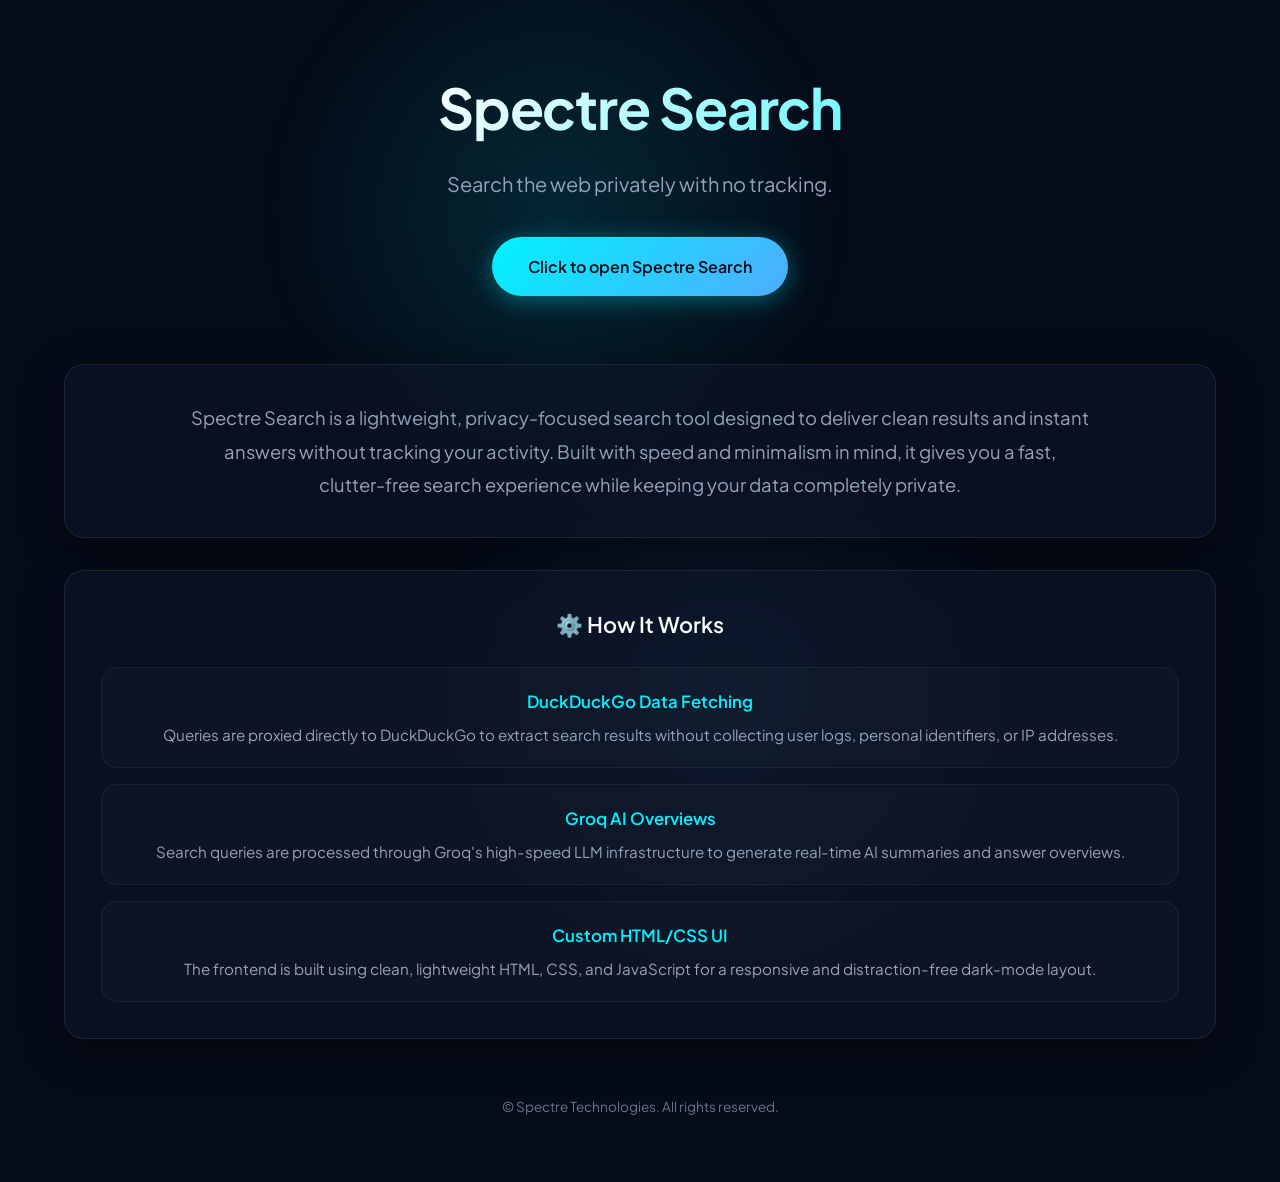
==== index.html @ ffde10a1 "Create index.html" ====
<!DOCTYPE html>
<html lang="en">
<head>
    <meta charset="UTF-8">
    <meta name="viewport" content="width=device-width, initial-scale=1.0">
    <title>Spectre Search - Private Web Search</title>
    <link rel="preconnect" href="https://fonts.googleapis.com">
    <link rel="preconnect" href="https://fonts.gstatic.com" crossorigin>
    <link href="https://fonts.googleapis.com/css2?family=Plus+Jakarta+Sans:wght@300;400;500;600;700&display=swap" rel="stylesheet">
    <style>
        :root {
            --bg-deep: #050b18;
            --accent-cyan: #00f2fe;
            --accent-blue: #4facfe;
            --glass-bg: rgba(15, 23, 42, 0.55);
            --glass-border: rgba(255, 255, 255, 0.08);
            --glass-glow: rgba(0, 242, 254, 0.12);
            --text-primary: #f8fafc;
            --text-secondary: #94a3b8;
        }

        * {
            box-sizing: border-box;
            margin: 0;
            padding: 0;
        }

        body {
            font-family: 'Plus Jakarta Sans', -apple-system, BlinkMacSystemFont, sans-serif;
            background-color: var(--bg-deep);
            color: var(--text-primary);
            line-height: 1.7;
            min-height: 100vh;
            display: flex;
            flex-direction: column;
            justify-content: space-between;
            position: relative;
            overflow-x: hidden;
        }

        /* Ambient Glow Background Spheres */
        .glow-sphere-1 {
            position: fixed;
            top: -10%;
            left: 20%;
            width: 50vw;
            height: 50vw;
            max-width: 600px;
            max-height: 600px;
            background: radial-gradient(circle, rgba(0, 242, 254, 0.12) 0%, rgba(0,0,0,0) 70%);
            border-radius: 50%;
            pointer-events: none;
            z-index: 0;
        }

        .glow-sphere-2 {
            position: fixed;
            bottom: -10%;
            right: 20%;
            width: 50vw;
            height: 50vw;
            max-width: 600px;
            max-height: 600px;
            background: radial-gradient(circle, rgba(79, 172, 254, 0.1) 0%, rgba(0,0,0,0) 70%);
            border-radius: 50%;
            pointer-events: none;
            z-index: 0;
        }

        /* Full Width Wrapper */
        .page-wrapper {
            position: relative;
            z-index: 1;
            width: 100%;
            max-width: 1200px;
            margin: 0 auto;
            padding: 40px 24px;
            flex: 1;
            display: flex;
            flex-direction: column;
        }

        header {
            text-align: center;
            margin-bottom: 48px;
            padding: 20px 0;
        }

        h1 {
            font-size: clamp(2.2rem, 5vw, 3.5rem);
            font-weight: 700;
            letter-spacing: -0.02em;
            background: linear-gradient(135deg, #ffffff 30%, var(--accent-cyan) 100%);
            -webkit-background-clip: text;
            -webkit-text-fill-color: transparent;
            margin-bottom: 12px;
        }

        .tagline {
            font-size: clamp(1rem, 2vw, 1.25rem);
            color: var(--text-secondary);
            font-weight: 400;
            margin-bottom: 36px;
        }

        /* Glass Glowing Button */
        .btn-glow {
            display: inline-flex;
            align-items: center;
            justify-content: center;
            padding: 16px 36px;
            font-size: 1rem;
            font-weight: 600;
            color: #050b18;
            background: linear-gradient(135deg, var(--accent-cyan), var(--accent-blue));
            border-radius: 50px;
            text-decoration: none;
            transition: all 0.3s cubic-bezier(0.4, 0, 0.2, 1);
            box-shadow: 0 4px 25px rgba(0, 242, 254, 0.35);
        }

        .btn-glow:hover {
            transform: translateY(-2px);
            box-shadow: 0 8px 35px rgba(0, 242, 254, 0.55);
            filter: brightness(1.1);
        }

        /* Full-width Glass Panel for Content */
        .glass-panel {
            background: var(--glass-bg);
            backdrop-filter: blur(16px);
            -webkit-backdrop-filter: blur(16px);
            border: 1px solid var(--glass-border);
            border-radius: 20px;
            padding: 36px;
            margin-bottom: 32px;
            box-shadow: 0 10px 40px rgba(0, 0, 0, 0.4);
            transition: border-color 0.3s ease, box-shadow 0.3s ease;
        }

        .glass-panel:hover {
            border-color: rgba(0, 242, 254, 0.2);
            box-shadow: 0 12px 45px rgba(0, 0, 0, 0.5), 0 0 25px var(--glass-glow);
        }

        .description {
            font-size: clamp(1rem, 1.5vw, 1.15rem);
            color: var(--text-secondary);
            line-height: 1.8;
            text-align: center;
            max-width: 900px;
            margin: 0 auto;
        }

        h2 {
            font-size: 1.35rem;
            font-weight: 600;
            color: var(--text-primary);
            margin-bottom: 24px;
            display: flex;
            align-items: center;
            justify-content: center;
            gap: 10px;
            text-align: center;
        }

        /* Vertical Stack Layout */
        .features-list-vertical {
            display: flex;
            flex-direction: column;
            gap: 16px;
        }

        .feature-card {
            background: rgba(255, 255, 255, 0.02);
            border: 1px solid rgba(255, 255, 255, 0.05);
            padding: 20px 24px;
            border-radius: 16px;
            transition: all 0.3s ease;
            display: flex;
            flex-direction: column;
            align-items: center;
            text-align: center;
            gap: 6px;
        }

        .feature-card:hover {
            background: rgba(255, 255, 255, 0.04);
            border-color: rgba(0, 242, 254, 0.2);
            transform: translateY(-2px);
        }

        .feature-card strong {
            color: var(--accent-cyan);
            font-weight: 600;
            font-size: 1.05rem;
            text-align: center;
        }

        .feature-card span {
            color: var(--text-secondary);
            font-size: 0.95rem;
            line-height: 1.6;
        }

        footer {
            text-align: center;
            padding: 24px 0;
            font-size: 0.85rem;
            color: var(--text-secondary);
            opacity: 0.7;
            position: relative;
            z-index: 1;
        }

        /* Mobile & Tablet Adjustments */
        @media (max-width: 768px) {
            .page-wrapper {
                padding: 24px 16px;
            }

            .glass-panel {
                padding: 24px;
                border-radius: 16px;
            }

            header {
                margin-bottom: 32px;
            }
        }
    </style>
</head>
<body>

    <div class="glow-sphere-1"></div>
    <div class="glow-sphere-2"></div>

    <div class="page-wrapper">
        <header>
            <h1>Spectre Search</h1>
            <p class="tagline">Search the web privately with no tracking.</p>
            <a href="https://spectre-search.onrender.com" target="_blank" rel="noopener noreferrer" class="btn-glow">
                Click to open Spectre Search
            </a>
        </header>

        <section class="glass-panel">
            <p class="description">
                Spectre Search is a lightweight, privacy-focused search tool designed to deliver clean results and instant answers without tracking your activity. Built with speed and minimalism in mind, it gives you a fast, clutter-free search experience while keeping your data completely private.
            </p>
        </section>

        <section class="glass-panel">
            <h2>⚙️ How It Works</h2>
            <div class="features-list-vertical">
                <div class="feature-card">
                    <strong>DuckDuckGo Data Fetching</strong>
                    <span>Queries are proxied directly to DuckDuckGo to extract search results without collecting user logs, personal identifiers, or IP addresses.</span>
                </div>
                <div class="feature-card">
                    <strong>Groq AI Overviews</strong>
                    <span>Search queries are processed through Groq's high-speed LLM infrastructure to generate real-time AI summaries and answer overviews.</span>
                </div>
                <div class="feature-card">
                    <strong>Custom HTML/CSS UI</strong>
                    <span>The frontend is built using clean, lightweight HTML, CSS, and JavaScript for a responsive and distraction-free dark-mode layout.</span>
                </div>
            </div>
        </section>

        <footer>
            <p>© Spectre Technologies. All rights reserved.</p>
        </footer>
    </div>

</body>
</html>
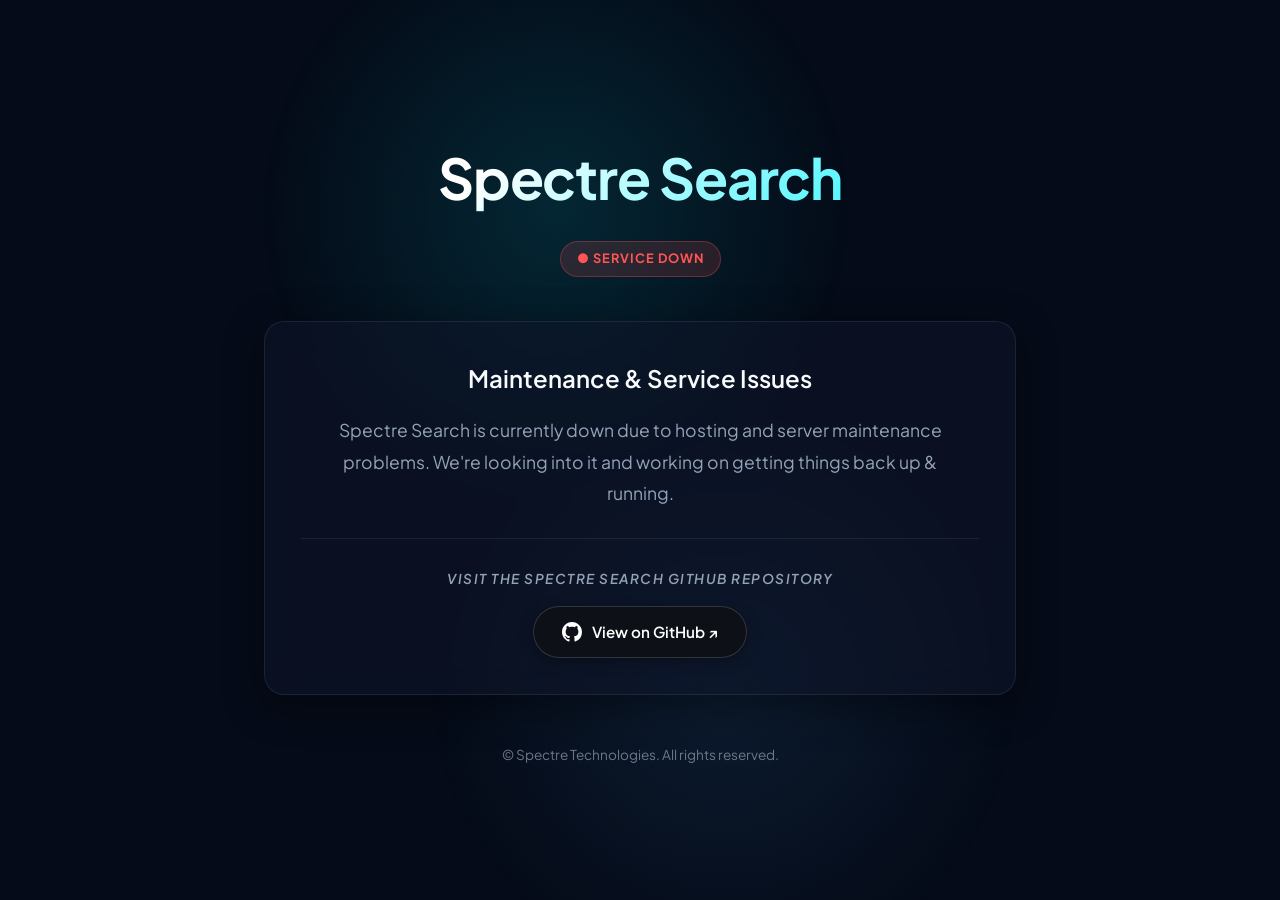
==== commit b98da376: "Add service down notice." ====
--- a/index.html
+++ b/index.html
@@ -1,277 +1,265 @@
-<!DOCTYPE html>
-<html lang="en">
-<head>
-    <meta charset="UTF-8">
-    <meta name="viewport" content="width=device-width, initial-scale=1.0">
-    <title>Spectre Search - Private Web Search</title>
-    <link rel="preconnect" href="https://fonts.googleapis.com">
-    <link rel="preconnect" href="https://fonts.gstatic.com" crossorigin>
-    <link href="https://fonts.googleapis.com/css2?family=Plus+Jakarta+Sans:wght@300;400;500;600;700&display=swap" rel="stylesheet">
-    <style>
-        :root {
-            --bg-deep: #050b18;
-            --accent-cyan: #00f2fe;
-            --accent-blue: #4facfe;
-            --glass-bg: rgba(15, 23, 42, 0.55);
-            --glass-border: rgba(255, 255, 255, 0.08);
-            --glass-glow: rgba(0, 242, 254, 0.12);
-            --text-primary: #f8fafc;
-            --text-secondary: #94a3b8;
-        }
-
-        * {
-            box-sizing: border-box;
-            margin: 0;
-            padding: 0;
-        }
-
-        body {
-            font-family: 'Plus Jakarta Sans', -apple-system, BlinkMacSystemFont, sans-serif;
-            background-color: var(--bg-deep);
-            color: var(--text-primary);
-            line-height: 1.7;
-            min-height: 100vh;
-            display: flex;
-            flex-direction: column;
-            justify-content: space-between;
-            position: relative;
-            overflow-x: hidden;
-        }
-
-        /* Ambient Glow Background Spheres */
-        .glow-sphere-1 {
-            position: fixed;
-            top: -10%;
-            left: 20%;
-            width: 50vw;
-            height: 50vw;
-            max-width: 600px;
-            max-height: 600px;
-            background: radial-gradient(circle, rgba(0, 242, 254, 0.12) 0%, rgba(0,0,0,0) 70%);
-            border-radius: 50%;
-            pointer-events: none;
-            z-index: 0;
-        }
-
-        .glow-sphere-2 {
-            position: fixed;
-            bottom: -10%;
-            right: 20%;
-            width: 50vw;
-            height: 50vw;
-            max-width: 600px;
-            max-height: 600px;
-            background: radial-gradient(circle, rgba(79, 172, 254, 0.1) 0%, rgba(0,0,0,0) 70%);
-            border-radius: 50%;
-            pointer-events: none;
-            z-index: 0;
-        }
-
-        /* Full Width Wrapper */
-        .page-wrapper {
-            position: relative;
-            z-index: 1;
-            width: 100%;
-            max-width: 1200px;
-            margin: 0 auto;
-            padding: 40px 24px;
-            flex: 1;
-            display: flex;
-            flex-direction: column;
-        }
-
-        header {
-            text-align: center;
-            margin-bottom: 48px;
-            padding: 20px 0;
-        }
-
-        h1 {
-            font-size: clamp(2.2rem, 5vw, 3.5rem);
-            font-weight: 700;
-            letter-spacing: -0.02em;
-            background: linear-gradient(135deg, #ffffff 30%, var(--accent-cyan) 100%);
-            -webkit-background-clip: text;
-            -webkit-text-fill-color: transparent;
-            margin-bottom: 12px;
-        }
-
-        .tagline {
-            font-size: clamp(1rem, 2vw, 1.25rem);
-            color: var(--text-secondary);
-            font-weight: 400;
-            margin-bottom: 36px;
-        }
-
-        /* Glass Glowing Button */
-        .btn-glow {
-            display: inline-flex;
-            align-items: center;
-            justify-content: center;
-            padding: 16px 36px;
-            font-size: 1rem;
-            font-weight: 600;
-            color: #050b18;
-            background: linear-gradient(135deg, var(--accent-cyan), var(--accent-blue));
-            border-radius: 50px;
-            text-decoration: none;
-            transition: all 0.3s cubic-bezier(0.4, 0, 0.2, 1);
-            box-shadow: 0 4px 25px rgba(0, 242, 254, 0.35);
-        }
-
-        .btn-glow:hover {
-            transform: translateY(-2px);
-            box-shadow: 0 8px 35px rgba(0, 242, 254, 0.55);
-            filter: brightness(1.1);
-        }
-
-        /* Full-width Glass Panel for Content */
-        .glass-panel {
-            background: var(--glass-bg);
-            backdrop-filter: blur(16px);
-            -webkit-backdrop-filter: blur(16px);
-            border: 1px solid var(--glass-border);
-            border-radius: 20px;
-            padding: 36px;
-            margin-bottom: 32px;
-            box-shadow: 0 10px 40px rgba(0, 0, 0, 0.4);
-            transition: border-color 0.3s ease, box-shadow 0.3s ease;
-        }
-
-        .glass-panel:hover {
-            border-color: rgba(0, 242, 254, 0.2);
-            box-shadow: 0 12px 45px rgba(0, 0, 0, 0.5), 0 0 25px var(--glass-glow);
-        }
-
-        .description {
-            font-size: clamp(1rem, 1.5vw, 1.15rem);
-            color: var(--text-secondary);
-            line-height: 1.8;
-            text-align: center;
-            max-width: 900px;
-            margin: 0 auto;
-        }
-
-        h2 {
-            font-size: 1.35rem;
-            font-weight: 600;
-            color: var(--text-primary);
-            margin-bottom: 24px;
-            display: flex;
-            align-items: center;
-            justify-content: center;
-            gap: 10px;
-            text-align: center;
-        }
-
-        /* Vertical Stack Layout */
-        .features-list-vertical {
-            display: flex;
-            flex-direction: column;
-            gap: 16px;
-        }
-
-        .feature-card {
-            background: rgba(255, 255, 255, 0.02);
-            border: 1px solid rgba(255, 255, 255, 0.05);
-            padding: 20px 24px;
-            border-radius: 16px;
-            transition: all 0.3s ease;
-            display: flex;
-            flex-direction: column;
-            align-items: center;
-            text-align: center;
-            gap: 6px;
-        }
-
-        .feature-card:hover {
-            background: rgba(255, 255, 255, 0.04);
-            border-color: rgba(0, 242, 254, 0.2);
-            transform: translateY(-2px);
-        }
-
-        .feature-card strong {
-            color: var(--accent-cyan);
-            font-weight: 600;
-            font-size: 1.05rem;
-            text-align: center;
-        }
-
-        .feature-card span {
-            color: var(--text-secondary);
-            font-size: 0.95rem;
-            line-height: 1.6;
-        }
-
-        footer {
-            text-align: center;
-            padding: 24px 0;
-            font-size: 0.85rem;
-            color: var(--text-secondary);
-            opacity: 0.7;
-            position: relative;
-            z-index: 1;
-        }
-
-        /* Mobile & Tablet Adjustments */
-        @media (max-width: 768px) {
-            .page-wrapper {
-                padding: 24px 16px;
-            }
-
-            .glass-panel {
-                padding: 24px;
-                border-radius: 16px;
-            }
-
-            header {
-                margin-bottom: 32px;
-            }
-        }
-    </style>
-</head>
-<body>
-
-    <div class="glow-sphere-1"></div>
-    <div class="glow-sphere-2"></div>
-
-    <div class="page-wrapper">
-        <header>
-            <h1>Spectre Search</h1>
-            <p class="tagline">Search the web privately with no tracking.</p>
-            <a href="https://spectre-search.onrender.com" target="_blank" rel="noopener noreferrer" class="btn-glow">
-                Click to open Spectre Search
-            </a>
-        </header>
-
-        <section class="glass-panel">
-            <p class="description">
-                Spectre Search is a lightweight, privacy-focused search tool designed to deliver clean results and instant answers without tracking your activity. Built with speed and minimalism in mind, it gives you a fast, clutter-free search experience while keeping your data completely private.
-            </p>
-        </section>
-
-        <section class="glass-panel">
-            <h2>⚙️ How It Works</h2>
-            <div class="features-list-vertical">
-                <div class="feature-card">
-                    <strong>DuckDuckGo Data Fetching</strong>
-                    <span>Queries are proxied directly to DuckDuckGo to extract search results without collecting user logs, personal identifiers, or IP addresses.</span>
-                </div>
-                <div class="feature-card">
-                    <strong>Groq AI Overviews</strong>
-                    <span>Search queries are processed through Groq's high-speed LLM infrastructure to generate real-time AI summaries and answer overviews.</span>
-                </div>
-                <div class="feature-card">
-                    <strong>Custom HTML/CSS UI</strong>
-                    <span>The frontend is built using clean, lightweight HTML, CSS, and JavaScript for a responsive and distraction-free dark-mode layout.</span>
-                </div>
-            </div>
-        </section>
-
-        <footer>
-            <p>© Spectre Technologies. All rights reserved.</p>
-        </footer>
-    </div>
-
-</body>
-</html>
+<!DOCTYPE html>
+<html lang="en">
+<head>
+    <meta charset="UTF-8">
+    <meta name="viewport" content="width=device-width, initial-scale=1.0">
+    <title>Spectre Search - Service Notice</title>
+    <link rel="preconnect" href="https://fonts.googleapis.com">
+    <link rel="preconnect" href="https://fonts.gstatic.com" crossorigin>
+    <link href="https://fonts.googleapis.com/css2?family=Plus+Jakarta+Sans:wght@300;400;500;600;700&display=swap" rel="stylesheet">
+    <style>
+        :root {
+            --bg-deep: #050b18;
+            --accent-cyan: #00f2fe;
+            --accent-blue: #4facfe;
+            --glass-bg: rgba(15, 23, 42, 0.55);
+            --glass-border: rgba(255, 255, 255, 0.08);
+            --glass-glow: rgba(0, 242, 254, 0.12);
+            --text-primary: #f8fafc;
+            --text-secondary: #94a3b8;
+            --status-red: #ff5555;
+            --status-red-bg: rgba(255, 85, 85, 0.15);
+            --status-red-border: rgba(255, 85, 85, 0.3);
+            --btn-github-bg: #0d1117;
+            --btn-github-border: rgba(255, 255, 255, 0.15);
+        }
+
+        * {
+            box-sizing: border-box;
+            margin: 0;
+            padding: 0;
+        }
+
+        body {
+            font-family: 'Plus Jakarta Sans', -apple-system, BlinkMacSystemFont, sans-serif;
+            background-color: var(--bg-deep);
+            color: var(--text-primary);
+            line-height: 1.7;
+            min-height: 100vh;
+            display: flex;
+            flex-direction: column;
+            justify-content: space-between;
+            position: relative;
+            overflow-x: hidden;
+        }
+
+        /* Ambient Glow Background Spheres */
+        .glow-sphere-1 {
+            position: fixed;
+            top: -10%;
+            left: 20%;
+            width: 50vw;
+            height: 50vw;
+            max-width: 600px;
+            max-height: 600px;
+            background: radial-gradient(circle, rgba(0, 242, 254, 0.12) 0%, rgba(0,0,0,0) 70%);
+            border-radius: 50%;
+            pointer-events: none;
+            z-index: 0;
+        }
+
+        .glow-sphere-2 {
+            position: fixed;
+            bottom: -10%;
+            right: 20%;
+            width: 50vw;
+            height: 50vw;
+            max-width: 600px;
+            max-height: 600px;
+            background: radial-gradient(circle, rgba(79, 172, 254, 0.1) 0%, rgba(0,0,0,0) 70%);
+            border-radius: 50%;
+            pointer-events: none;
+            z-index: 0;
+        }
+
+        /* Full Width Wrapper */
+        .page-wrapper {
+            position: relative;
+            z-index: 1;
+            width: 100%;
+            max-width: 800px;
+            margin: 0 auto;
+            padding: 40px 24px;
+            flex: 1;
+            display: flex;
+            flex-direction: column;
+            justify-content: center;
+        }
+
+        header {
+            text-align: center;
+            margin-bottom: 32px;
+            padding: 20px 0 0;
+        }
+
+        h1 {
+            font-size: clamp(2.2rem, 5vw, 3.5rem);
+            font-weight: 700;
+            letter-spacing: -0.02em;
+            background: linear-gradient(135deg, #ffffff 30%, var(--accent-cyan) 100%);
+            -webkit-background-clip: text;
+            -webkit-text-fill-color: transparent;
+            margin-bottom: 16px;
+        }
+
+        .status-badge {
+            display: inline-block;
+            background-color: var(--status-red-bg);
+            color: var(--status-red);
+            border: 1px solid var(--status-red-border);
+            font-size: 0.8rem;
+            font-weight: 700;
+            text-transform: uppercase;
+            letter-spacing: 1px;
+            padding: 6px 16px;
+            border-radius: 50px;
+            margin-bottom: 12px;
+        }
+
+        /* Full-width Glass Panel for Content */
+        .glass-panel {
+            background: var(--glass-bg);
+            backdrop-filter: blur(16px);
+            -webkit-backdrop-filter: blur(16px);
+            border: 1px solid var(--glass-border);
+            border-radius: 20px;
+            padding: 36px;
+            margin-bottom: 24px;
+            box-shadow: 0 10px 40px rgba(0, 0, 0, 0.4);
+            transition: border-color 0.3s ease, box-shadow 0.3s ease;
+            text-align: center;
+        }
+
+        .glass-panel:hover {
+            border-color: rgba(0, 242, 254, 0.2);
+            box-shadow: 0 12px 45px rgba(0, 0, 0, 0.5), 0 0 25px var(--glass-glow);
+        }
+
+        h2.notice-title {
+            font-size: 1.5rem;
+            font-weight: 600;
+            color: var(--text-primary);
+            margin-bottom: 16px;
+        }
+
+        .description {
+            font-size: clamp(1rem, 1.5vw, 1.1rem);
+            color: var(--text-secondary);
+            line-height: 1.8;
+            max-width: 650px;
+            margin: 0 auto 24px;
+        }
+
+        .divider {
+            height: 1px;
+            background: var(--glass-border);
+            margin: 28px 0;
+        }
+
+        .repo-section h3 {
+            font-size: 0.85rem;
+            text-transform: uppercase;
+            letter-spacing: 1.5px;
+            color: var(--text-secondary);
+            margin-bottom: 16px;
+            font-weight: 600;
+            font-style: italic;
+        }
+
+        /* Black GitHub Button */
+        .btn-github {
+            display: inline-flex;
+            align-items: center;
+            justify-content: center;
+            gap: 10px;
+            padding: 12px 28px;
+            font-size: 0.95rem;
+            font-weight: 600;
+            color: #ffffff;
+            background-color: var(--btn-github-bg);
+            border: 1px solid var(--btn-github-border);
+            border-radius: 50px;
+            text-decoration: none;
+            transition: all 0.3s ease;
+            box-shadow: 0 4px 15px rgba(0, 0, 0, 0.3);
+        }
+
+        .btn-github svg {
+            width: 20px;
+            height: 20px;
+            fill: currentColor;
+        }
+
+        .btn-github:hover {
+            background-color: #161b22;
+            border-color: rgba(255, 255, 255, 0.3);
+            transform: translateY(-2px);
+            box-shadow: 0 6px 20px rgba(0, 0, 0, 0.5);
+        }
+
+        footer {
+            text-align: center;
+            padding: 24px 0;
+            font-size: 0.85rem;
+            color: var(--text-secondary);
+            opacity: 0.7;
+            position: relative;
+            z-index: 1;
+        }
+
+        /* Mobile & Tablet Adjustments */
+        @media (max-width: 768px) {
+            .page-wrapper {
+                padding: 24px 16px;
+            }
+
+            .glass-panel {
+                padding: 24px;
+                border-radius: 16px;
+            }
+
+            header {
+                margin-bottom: 24px;
+            }
+        }
+    </style>
+</head>
+<body>
+
+    <div class="glow-sphere-1"></div>
+    <div class="glow-sphere-2"></div>
+
+    <div class="page-wrapper">
+        <header>
+            <h1>Spectre Search</h1>
+            <div>
+                <span class="status-badge">● Service Down</span>
+            </div>
+        </header>
+
+        <section class="glass-panel">
+            <h2 class="notice-title">Maintenance & Service Issues</h2>
+            <p class="description">
+                Spectre Search is currently down due to hosting and server maintenance problems. We're looking into it and working on getting things back up & running.
+            </p>
+
+            <div class="divider"></div>
+
+            <div class="repo-section">
+                <h3>Visit the Spectre Search GitHub Repository</h3>
+                <a href="https://github.com/WavierPigeon261/spectre-search" target="_blank" rel="noopener noreferrer" class="btn-github">
+                    <svg viewBox="0 0 24 24" aria-hidden="true">
+                        <path d="M12 0C5.37 0 0 5.37 0 12c0 5.31 3.435 9.795 8.205 11.385.6.105.825-.255.825-.57 0-.285-.015-1.23-.015-2.235-3.015.555-3.795-.735-4.035-1.41-.135-.345-.72-1.41-1.23-1.695-.42-.225-1.02-.78-.015-.795.945-.015 1.62.87 1.845 1.23 1.08 1.815 2.805 1.305 3.495.99.105-.78.42-1.305.765-1.605-2.67-.3-5.46-1.335-5.46-5.925 0-1.305.465-2.385 1.23-3.225-.12-.3-.54-1.53.12-3.18 0 0 1.005-.315 3.3 1.23.96-.27 1.98-.405 3-.405s2.04.135 3 .405c2.295-1.56 3.3-1.23 3.3-1.23.66 1.65.24 2.88.12 3.18.765.84 1.23 1.905 1.23 3.225 0 4.605-2.805 5.625-5.475 5.925.435.375.81 1.095.81 2.22 0 1.605-.015 2.895-.015 3.3 0 .315.225.69.825.57A12.02 12.02 0 0024 12c0-6.63-5.37-12-12-12z"></path>
+                    </svg>
+                    <span>View on GitHub ↗</span>
+                </a>
+            </div>
+        </section>
+
+        <footer>
+            <p>© Spectre Technologies. All rights reserved.</p>
+        </footer>
+    </div>
+
+</body>
+</html>
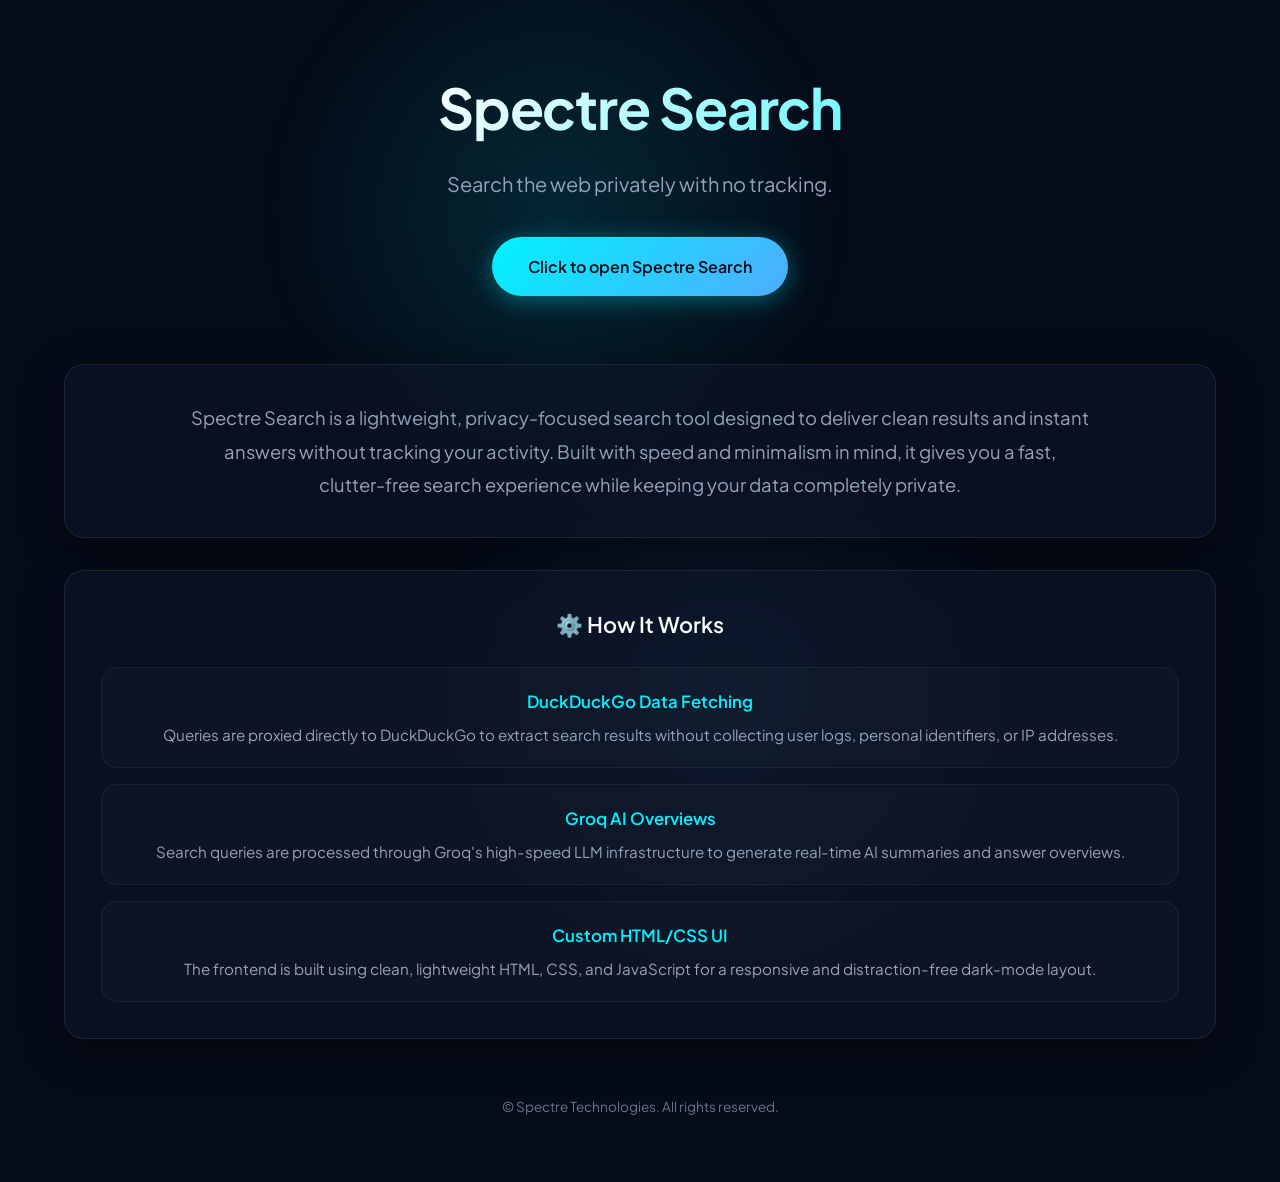
==== commit 65aa7e02: "Change service notice" ====
--- a/index.html
+++ b/index.html
@@ -1,265 +1,278 @@
-<!DOCTYPE html>
-<html lang="en">
-<head>
-    <meta charset="UTF-8">
-    <meta name="viewport" content="width=device-width, initial-scale=1.0">
-    <title>Spectre Search - Service Notice</title>
-    <link rel="preconnect" href="https://fonts.googleapis.com">
-    <link rel="preconnect" href="https://fonts.gstatic.com" crossorigin>
-    <link href="https://fonts.googleapis.com/css2?family=Plus+Jakarta+Sans:wght@300;400;500;600;700&display=swap" rel="stylesheet">
-    <style>
-        :root {
-            --bg-deep: #050b18;
-            --accent-cyan: #00f2fe;
-            --accent-blue: #4facfe;
-            --glass-bg: rgba(15, 23, 42, 0.55);
-            --glass-border: rgba(255, 255, 255, 0.08);
-            --glass-glow: rgba(0, 242, 254, 0.12);
-            --text-primary: #f8fafc;
-            --text-secondary: #94a3b8;
-            --status-red: #ff5555;
-            --status-red-bg: rgba(255, 85, 85, 0.15);
-            --status-red-border: rgba(255, 85, 85, 0.3);
-            --btn-github-bg: #0d1117;
-            --btn-github-border: rgba(255, 255, 255, 0.15);
-        }
-
-        * {
-            box-sizing: border-box;
-            margin: 0;
-            padding: 0;
-        }
-
-        body {
-            font-family: 'Plus Jakarta Sans', -apple-system, BlinkMacSystemFont, sans-serif;
-            background-color: var(--bg-deep);
-            color: var(--text-primary);
-            line-height: 1.7;
-            min-height: 100vh;
-            display: flex;
-            flex-direction: column;
-            justify-content: space-between;
-            position: relative;
-            overflow-x: hidden;
-        }
-
-        /* Ambient Glow Background Spheres */
-        .glow-sphere-1 {
-            position: fixed;
-            top: -10%;
-            left: 20%;
-            width: 50vw;
-            height: 50vw;
-            max-width: 600px;
-            max-height: 600px;
-            background: radial-gradient(circle, rgba(0, 242, 254, 0.12) 0%, rgba(0,0,0,0) 70%);
-            border-radius: 50%;
-            pointer-events: none;
-            z-index: 0;
-        }
-
-        .glow-sphere-2 {
-            position: fixed;
-            bottom: -10%;
-            right: 20%;
-            width: 50vw;
-            height: 50vw;
-            max-width: 600px;
-            max-height: 600px;
-            background: radial-gradient(circle, rgba(79, 172, 254, 0.1) 0%, rgba(0,0,0,0) 70%);
-            border-radius: 50%;
-            pointer-events: none;
-            z-index: 0;
-        }
-
-        /* Full Width Wrapper */
-        .page-wrapper {
-            position: relative;
-            z-index: 1;
-            width: 100%;
-            max-width: 800px;
-            margin: 0 auto;
-            padding: 40px 24px;
-            flex: 1;
-            display: flex;
-            flex-direction: column;
-            justify-content: center;
-        }
-
-        header {
-            text-align: center;
-            margin-bottom: 32px;
-            padding: 20px 0 0;
-        }
-
-        h1 {
-            font-size: clamp(2.2rem, 5vw, 3.5rem);
-            font-weight: 700;
-            letter-spacing: -0.02em;
-            background: linear-gradient(135deg, #ffffff 30%, var(--accent-cyan) 100%);
-            -webkit-background-clip: text;
-            -webkit-text-fill-color: transparent;
-            margin-bottom: 16px;
-        }
-
-        .status-badge {
-            display: inline-block;
-            background-color: var(--status-red-bg);
-            color: var(--status-red);
-            border: 1px solid var(--status-red-border);
-            font-size: 0.8rem;
-            font-weight: 700;
-            text-transform: uppercase;
-            letter-spacing: 1px;
-            padding: 6px 16px;
-            border-radius: 50px;
-            margin-bottom: 12px;
-        }
-
-        /* Full-width Glass Panel for Content */
-        .glass-panel {
-            background: var(--glass-bg);
-            backdrop-filter: blur(16px);
-            -webkit-backdrop-filter: blur(16px);
-            border: 1px solid var(--glass-border);
-            border-radius: 20px;
-            padding: 36px;
-            margin-bottom: 24px;
-            box-shadow: 0 10px 40px rgba(0, 0, 0, 0.4);
-            transition: border-color 0.3s ease, box-shadow 0.3s ease;
-            text-align: center;
-        }
-
-        .glass-panel:hover {
-            border-color: rgba(0, 242, 254, 0.2);
-            box-shadow: 0 12px 45px rgba(0, 0, 0, 0.5), 0 0 25px var(--glass-glow);
-        }
-
-        h2.notice-title {
-            font-size: 1.5rem;
-            font-weight: 600;
-            color: var(--text-primary);
-            margin-bottom: 16px;
-        }
-
-        .description {
-            font-size: clamp(1rem, 1.5vw, 1.1rem);
-            color: var(--text-secondary);
-            line-height: 1.8;
-            max-width: 650px;
-            margin: 0 auto 24px;
-        }
-
-        .divider {
-            height: 1px;
-            background: var(--glass-border);
-            margin: 28px 0;
-        }
-
-        .repo-section h3 {
-            font-size: 0.85rem;
-            text-transform: uppercase;
-            letter-spacing: 1.5px;
-            color: var(--text-secondary);
-            margin-bottom: 16px;
-            font-weight: 600;
-            font-style: italic;
-        }
-
-        /* Black GitHub Button */
-        .btn-github {
-            display: inline-flex;
-            align-items: center;
-            justify-content: center;
-            gap: 10px;
-            padding: 12px 28px;
-            font-size: 0.95rem;
-            font-weight: 600;
-            color: #ffffff;
-            background-color: var(--btn-github-bg);
-            border: 1px solid var(--btn-github-border);
-            border-radius: 50px;
-            text-decoration: none;
-            transition: all 0.3s ease;
-            box-shadow: 0 4px 15px rgba(0, 0, 0, 0.3);
-        }
-
-        .btn-github svg {
-            width: 20px;
-            height: 20px;
-            fill: currentColor;
-        }
-
-        .btn-github:hover {
-            background-color: #161b22;
-            border-color: rgba(255, 255, 255, 0.3);
-            transform: translateY(-2px);
-            box-shadow: 0 6px 20px rgba(0, 0, 0, 0.5);
-        }
-
-        footer {
-            text-align: center;
-            padding: 24px 0;
-            font-size: 0.85rem;
-            color: var(--text-secondary);
-            opacity: 0.7;
-            position: relative;
-            z-index: 1;
-        }
-
-        /* Mobile & Tablet Adjustments */
-        @media (max-width: 768px) {
-            .page-wrapper {
-                padding: 24px 16px;
-            }
-
-            .glass-panel {
-                padding: 24px;
-                border-radius: 16px;
-            }
-
-            header {
-                margin-bottom: 24px;
-            }
-        }
-    </style>
-</head>
-<body>
-
-    <div class="glow-sphere-1"></div>
-    <div class="glow-sphere-2"></div>
-
-    <div class="page-wrapper">
-        <header>
-            <h1>Spectre Search</h1>
-            <div>
-                <span class="status-badge">● Service Down</span>
-            </div>
-        </header>
-
-        <section class="glass-panel">
-            <h2 class="notice-title">Maintenance & Service Issues</h2>
-            <p class="description">
-                Spectre Search is currently down due to hosting and server maintenance problems. We're looking into it and working on getting things back up & running.
-            </p>
-
-            <div class="divider"></div>
-
-            <div class="repo-section">
-                <h3>Visit the Spectre Search GitHub Repository</h3>
-                <a href="https://github.com/WavierPigeon261/spectre-search" target="_blank" rel="noopener noreferrer" class="btn-github">
-                    <svg viewBox="0 0 24 24" aria-hidden="true">
-                        <path d="M12 0C5.37 0 0 5.37 0 12c0 5.31 3.435 9.795 8.205 11.385.6.105.825-.255.825-.57 0-.285-.015-1.23-.015-2.235-3.015.555-3.795-.735-4.035-1.41-.135-.345-.72-1.41-1.23-1.695-.42-.225-1.02-.78-.015-.795.945-.015 1.62.87 1.845 1.23 1.08 1.815 2.805 1.305 3.495.99.105-.78.42-1.305.765-1.605-2.67-.3-5.46-1.335-5.46-5.925 0-1.305.465-2.385 1.23-3.225-.12-.3-.54-1.53.12-3.18 0 0 1.005-.315 3.3 1.23.96-.27 1.98-.405 3-.405s2.04.135 3 .405c2.295-1.56 3.3-1.23 3.3-1.23.66 1.65.24 2.88.12 3.18.765.84 1.23 1.905 1.23 3.225 0 4.605-2.805 5.625-5.475 5.925.435.375.81 1.095.81 2.22 0 1.605-.015 2.895-.015 3.3 0 .315.225.69.825.57A12.02 12.02 0 0024 12c0-6.63-5.37-12-12-12z"></path>
-                    </svg>
-                    <span>View on GitHub ↗</span>
-                </a>
-            </div>
-        </section>
-
-        <footer>
-            <p>© Spectre Technologies. All rights reserved.</p>
-        </footer>
-    </div>
-
-</body>
-</html>
+<!DOCTYPE html>
+<html lang="en">
+<head>
+    <meta charset="UTF-8">
+    <meta name="google-site-verification" content="ANaKBgc9zlIJMT0hhx0_swZda8FuPeviCsvpY7quA04" />
+    <meta name="viewport" content="width=device-width, initial-scale=1.0">
+    <title>Spectre Search - Private Web Search</title>
+    <link rel="preconnect" href="https://fonts.googleapis.com">
+    <link rel="preconnect" href="https://fonts.gstatic.com" crossorigin>
+    <link href="https://fonts.googleapis.com/css2?family=Plus+Jakarta+Sans:wght@300;400;500;600;700&display=swap" rel="stylesheet">
+    <style>
+        :root {
+            --bg-deep: #050b18;
+            --accent-cyan: #00f2fe;
+            --accent-blue: #4facfe;
+            --glass-bg: rgba(15, 23, 42, 0.55);
+            --glass-border: rgba(255, 255, 255, 0.08);
+            --glass-glow: rgba(0, 242, 254, 0.12);
+            --text-primary: #f8fafc;
+            --text-secondary: #94a3b8;
+        }
+
+        * {
+            box-sizing: border-box;
+            margin: 0;
+            padding: 0;
+        }
+
+        body {
+            font-family: 'Plus Jakarta Sans', -apple-system, BlinkMacSystemFont, sans-serif;
+            background-color: var(--bg-deep);
+            color: var(--text-primary);
+            line-height: 1.7;
+            min-height: 100vh;
+            display: flex;
+            flex-direction: column;
+            justify-content: space-between;
+            position: relative;
+            overflow-x: hidden;
+        }
+
+        /* Ambient Glow Background Spheres */
+        .glow-sphere-1 {
+            position: fixed;
+            top: -10%;
+            left: 20%;
+            width: 50vw;
+            height: 50vw;
+            max-width: 600px;
+            max-height: 600px;
+            background: radial-gradient(circle, rgba(0, 242, 254, 0.12) 0%, rgba(0,0,0,0) 70%);
+            border-radius: 50%;
+            pointer-events: none;
+            z-index: 0;
+        }
+
+        .glow-sphere-2 {
+            position: fixed;
+            bottom: -10%;
+            right: 20%;
+            width: 50vw;
+            height: 50vw;
+            max-width: 600px;
+            max-height: 600px;
+            background: radial-gradient(circle, rgba(79, 172, 254, 0.1) 0%, rgba(0,0,0,0) 70%);
+            border-radius: 50%;
+            pointer-events: none;
+            z-index: 0;
+        }
+
+        /* Full Width Wrapper */
+        .page-wrapper {
+            position: relative;
+            z-index: 1;
+            width: 100%;
+            max-width: 1200px;
+            margin: 0 auto;
+            padding: 40px 24px;
+            flex: 1;
+            display: flex;
+            flex-direction: column;
+        }
+
+        header {
+            text-align: center;
+            margin-bottom: 48px;
+            padding: 20px 0;
+        }
+
+        h1 {
+            font-size: clamp(2.2rem, 5vw, 3.5rem);
+            font-weight: 700;
+            letter-spacing: -0.02em;
+            background: linear-gradient(135deg, #ffffff 30%, var(--accent-cyan) 100%);
+            -webkit-background-clip: text;
+            -webkit-text-fill-color: transparent;
+            margin-bottom: 12px;
+        }
+
+        .tagline {
+            font-size: clamp(1rem, 2vw, 1.25rem);
+            color: var(--text-secondary);
+            font-weight: 400;
+            margin-bottom: 36px;
+        }
+
+        /* Glass Glowing Button */
+        .btn-glow {
+            display: inline-flex;
+            align-items: center;
+            justify-content: center;
+            padding: 16px 36px;
+            font-size: 1rem;
+            font-weight: 600;
+            color: #050b18;
+            background: linear-gradient(135deg, var(--accent-cyan), var(--accent-blue));
+            border-radius: 50px;
+            text-decoration: none;
+            transition: all 0.3s cubic-bezier(0.4, 0, 0.2, 1);
+            box-shadow: 0 4px 25px rgba(0, 242, 254, 0.35);
+        }
+
+        .btn-glow:hover {
+            transform: translateY(-2px);
+            box-shadow: 0 8px 35px rgba(0, 242, 254, 0.55);
+            filter: brightness(1.1);
+        }
+
+        /* Full-width Glass Panel for Content */
+        .glass-panel {
+            background: var(--glass-bg);
+            backdrop-filter: blur(16px);
+            -webkit-backdrop-filter: blur(16px);
+            border: 1px solid var(--glass-border);
+            border-radius: 20px;
+            padding: 36px;
+            margin-bottom: 32px;
+            box-shadow: 0 10px 40px rgba(0, 0, 0, 0.4);
+            transition: border-color 0.3s ease, box-shadow 0.3s ease;
+        }
+
+        .glass-panel:hover {
+            border-color: rgba(0, 242, 254, 0.2);
+            box-shadow: 0 12px 45px rgba(0, 0, 0, 0.5), 0 0 25px var(--glass-glow);
+        }
+
+        .description {
+            font-size: clamp(1rem, 1.5vw, 1.15rem);
+            color: var(--text-secondary);
+            line-height: 1.8;
+            text-align: center;
+            max-width: 900px;
+            margin: 0 auto;
+        }
+
+        h2 {
+            font-size: 1.35rem;
+            font-weight: 600;
+            color: var(--text-primary);
+            margin-bottom: 24px;
+            display: flex;
+            align-items: center;
+            justify-content: center;
+            gap: 10px;
+            text-align: center;
+        }
+
+        /* Vertical Stack Layout */
+        .features-list-vertical {
+            display: flex;
+            flex-direction: column;
+            gap: 16px;
+        }
+
+        .feature-card {
+            background: rgba(255, 255, 255, 0.02);
+            border: 1px solid rgba(255, 255, 255, 0.05);
+            padding: 20px 24px;
+            border-radius: 16px;
+            transition: all 0.3s ease;
+            display: flex;
+            flex-direction: column;
+            align-items: center;
+            text-align: center;
+            gap: 6px;
+        }
+
+        .feature-card:hover {
+            background: rgba(255, 255, 255, 0.04);
+            border-color: rgba(0, 242, 254, 0.2);
+            transform: translateY(-2px);
+        }
+
+        .feature-card strong {
+            color: var(--accent-cyan);
+            font-weight: 600;
+            font-size: 1.05rem;
+            text-align: center;
+        }
+
+        .feature-card span {
+            color: var(--text-secondary);
+            font-size: 0.95rem;
+            line-height: 1.6;
+        }
+
+        footer {
+            text-align: center;
+            padding: 24px 0;
+            font-size: 0.85rem;
+            color: var(--text-secondary);
+            opacity: 0.7;
+            position: relative;
+            z-index: 1;
+        }
+
+        /* Mobile & Tablet Adjustments */
+        @media (max-width: 768px) {
+            .page-wrapper {
+                padding: 24px 16px;
+            }
+
+            .glass-panel {
+                padding: 24px;
+                border-radius: 16px;
+            }
+
+            header {
+                margin-bottom: 32px;
+            }
+        }
+    </style>
+</head>
+<body>
+
+    <div class="glow-sphere-1"></div>
+    <div class="glow-sphere-2"></div>
+
+    <div class="page-wrapper">
+        <header>
+            <h1>Spectre Search</h1>
+            <p class="tagline">Search the web privately with no tracking.</p>
+            <a href="https://spectre-search.onrender.com" target="_blank" rel="noopener noreferrer" class="btn-glow">
+                Click to open Spectre Search
+            </a>
+        </header>
+
+        <section class="glass-panel">
+            <p class="description">
+                Spectre Search is a lightweight, privacy-focused search tool designed to deliver clean results and instant answers without tracking your activity. Built with speed and minimalism in mind, it gives you a fast, clutter-free search experience while keeping your data completely private.
+            </p>
+        </section>
+
+        <section class="glass-panel">
+            <h2>⚙️ How It Works</h2>
+            <div class="features-list-vertical">
+                <div class="feature-card">
+                    <strong>DuckDuckGo Data Fetching</strong>
+                    <span>Queries are proxied directly to DuckDuckGo to extract search results without collecting user logs, personal identifiers, or IP addresses.</span>
+                </div>
+                <div class="feature-card">
+                    <strong>Groq AI Overviews</strong>
+                    <span>Search queries are processed through Groq's high-speed LLM infrastructure to generate real-time AI summaries and answer overviews.</span>
+                </div>
+                <div class="feature-card">
+                    <strong>Custom HTML/CSS UI</strong>
+                    <span>The frontend is built using clean, lightweight HTML, CSS, and JavaScript for a responsive and distraction-free dark-mode layout.</span>
+                </div>
+            </div>
+        </section>
+
+        <footer>
+            <p>© Spectre Technologies. All rights reserved.</p>
+        </footer>
+    </div>
+
+</body>
+</html>
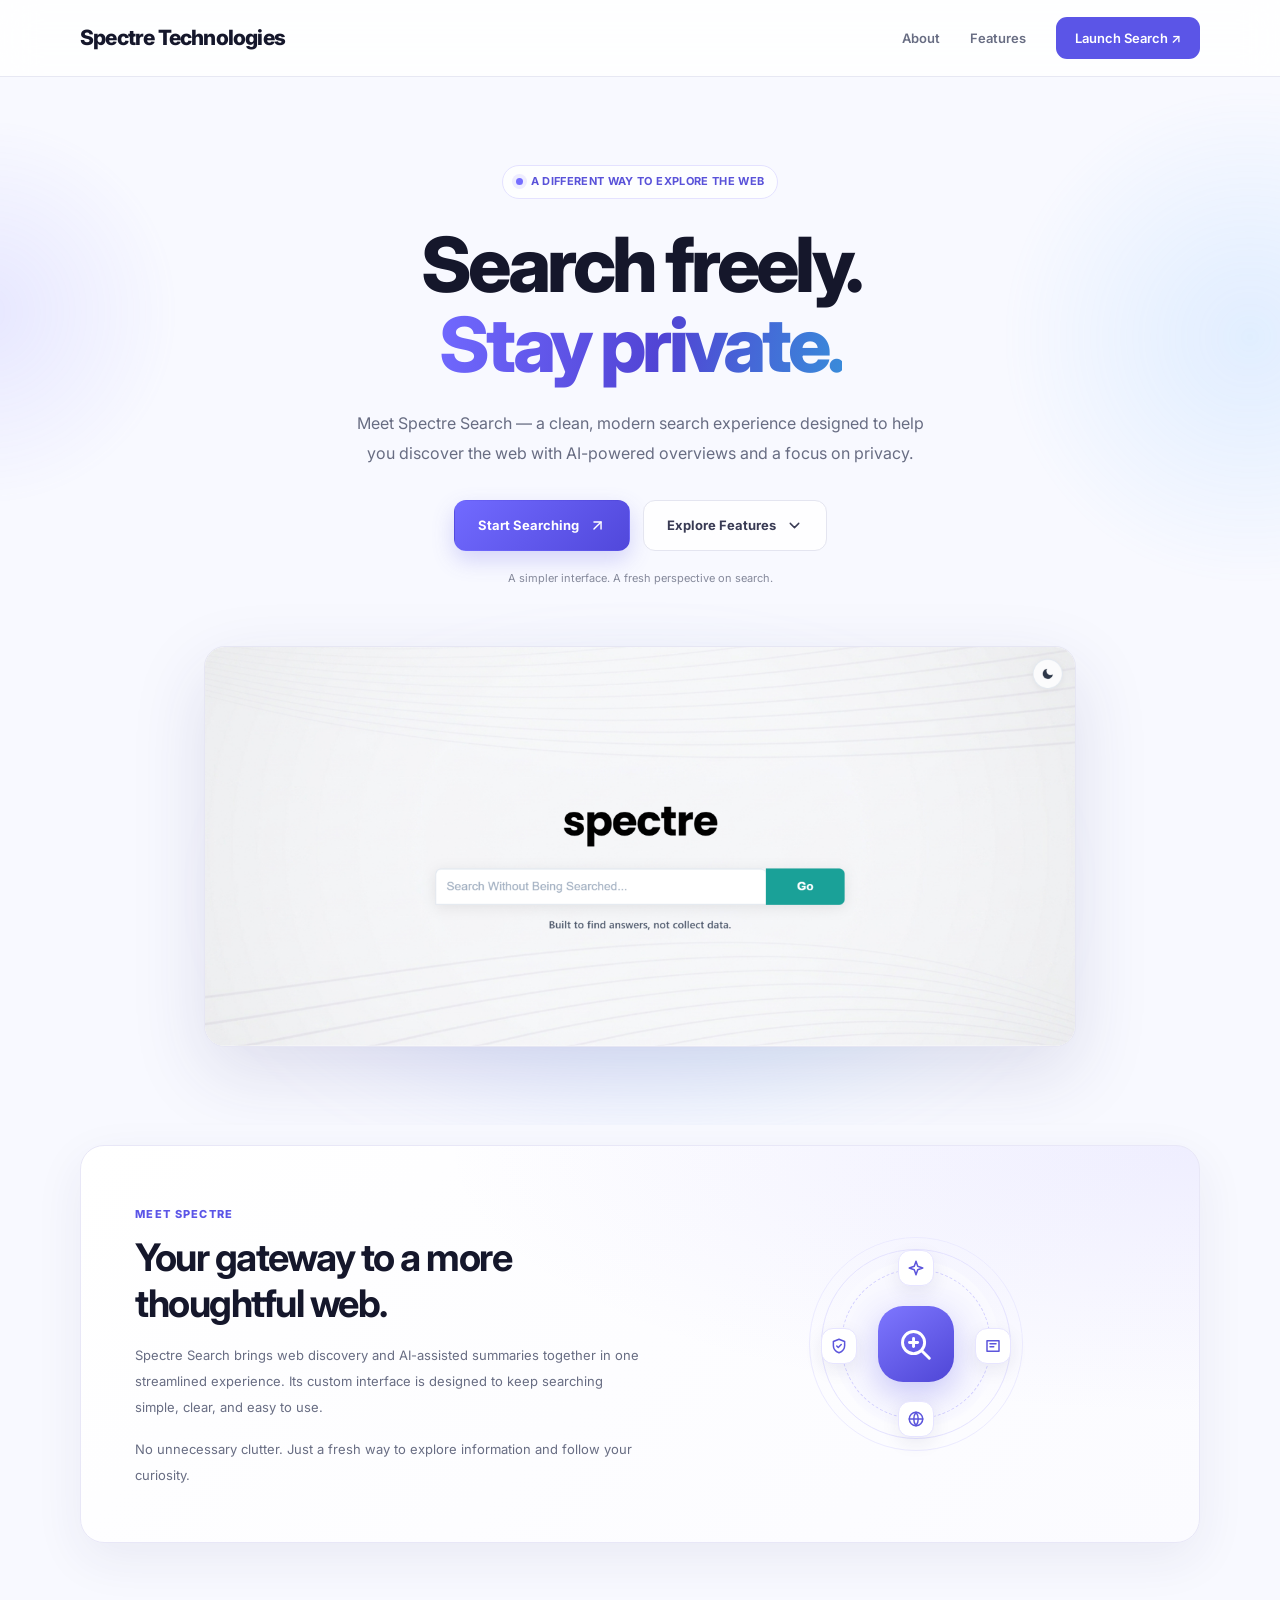
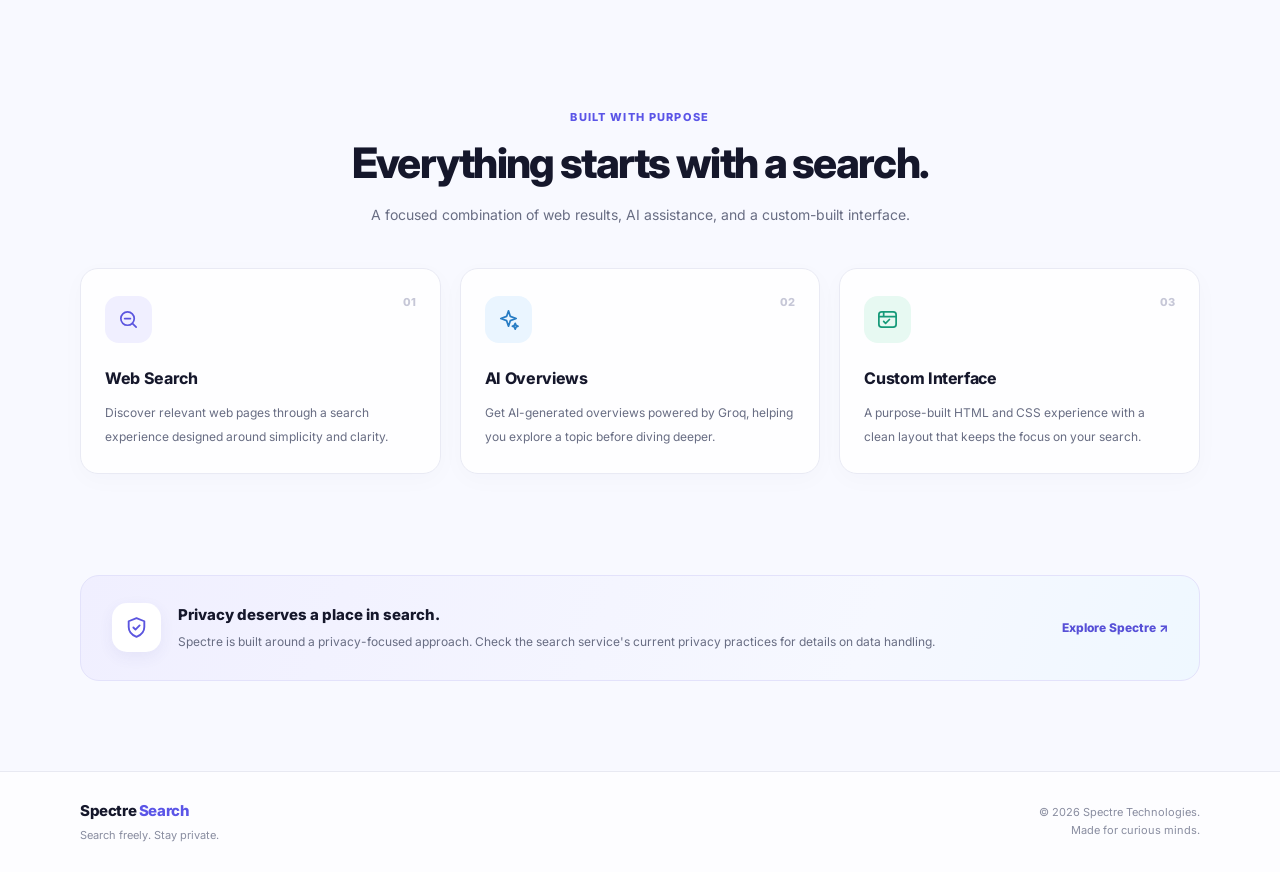
==== commit a1e1a926: "Add new index.html" ====
--- a/index.html
+++ b/index.html
@@ -1,278 +1,1157 @@
-<!DOCTYPE html>
-<html lang="en">
-<head>
-    <meta charset="UTF-8">
-    <meta name="google-site-verification" content="ANaKBgc9zlIJMT0hhx0_swZda8FuPeviCsvpY7quA04" />
-    <meta name="viewport" content="width=device-width, initial-scale=1.0">
-    <title>Spectre Search - Private Web Search</title>
-    <link rel="preconnect" href="https://fonts.googleapis.com">
-    <link rel="preconnect" href="https://fonts.gstatic.com" crossorigin>
-    <link href="https://fonts.googleapis.com/css2?family=Plus+Jakarta+Sans:wght@300;400;500;600;700&display=swap" rel="stylesheet">
-    <style>
-        :root {
-            --bg-deep: #050b18;
-            --accent-cyan: #00f2fe;
-            --accent-blue: #4facfe;
-            --glass-bg: rgba(15, 23, 42, 0.55);
-            --glass-border: rgba(255, 255, 255, 0.08);
-            --glass-glow: rgba(0, 242, 254, 0.12);
-            --text-primary: #f8fafc;
-            --text-secondary: #94a3b8;
-        }
-
-        * {
-            box-sizing: border-box;
-            margin: 0;
-            padding: 0;
-        }
-
-        body {
-            font-family: 'Plus Jakarta Sans', -apple-system, BlinkMacSystemFont, sans-serif;
-            background-color: var(--bg-deep);
-            color: var(--text-primary);
-            line-height: 1.7;
-            min-height: 100vh;
-            display: flex;
-            flex-direction: column;
-            justify-content: space-between;
-            position: relative;
-            overflow-x: hidden;
-        }
-
-        /* Ambient Glow Background Spheres */
-        .glow-sphere-1 {
-            position: fixed;
-            top: -10%;
-            left: 20%;
-            width: 50vw;
-            height: 50vw;
-            max-width: 600px;
-            max-height: 600px;
-            background: radial-gradient(circle, rgba(0, 242, 254, 0.12) 0%, rgba(0,0,0,0) 70%);
-            border-radius: 50%;
-            pointer-events: none;
-            z-index: 0;
-        }
-
-        .glow-sphere-2 {
-            position: fixed;
-            bottom: -10%;
-            right: 20%;
-            width: 50vw;
-            height: 50vw;
-            max-width: 600px;
-            max-height: 600px;
-            background: radial-gradient(circle, rgba(79, 172, 254, 0.1) 0%, rgba(0,0,0,0) 70%);
-            border-radius: 50%;
-            pointer-events: none;
-            z-index: 0;
-        }
-
-        /* Full Width Wrapper */
-        .page-wrapper {
-            position: relative;
-            z-index: 1;
-            width: 100%;
-            max-width: 1200px;
-            margin: 0 auto;
-            padding: 40px 24px;
-            flex: 1;
-            display: flex;
-            flex-direction: column;
-        }
-
-        header {
-            text-align: center;
-            margin-bottom: 48px;
-            padding: 20px 0;
-        }
-
-        h1 {
-            font-size: clamp(2.2rem, 5vw, 3.5rem);
-            font-weight: 700;
-            letter-spacing: -0.02em;
-            background: linear-gradient(135deg, #ffffff 30%, var(--accent-cyan) 100%);
-            -webkit-background-clip: text;
-            -webkit-text-fill-color: transparent;
-            margin-bottom: 12px;
-        }
-
-        .tagline {
-            font-size: clamp(1rem, 2vw, 1.25rem);
-            color: var(--text-secondary);
-            font-weight: 400;
-            margin-bottom: 36px;
-        }
-
-        /* Glass Glowing Button */
-        .btn-glow {
-            display: inline-flex;
-            align-items: center;
-            justify-content: center;
-            padding: 16px 36px;
-            font-size: 1rem;
-            font-weight: 600;
-            color: #050b18;
-            background: linear-gradient(135deg, var(--accent-cyan), var(--accent-blue));
-            border-radius: 50px;
-            text-decoration: none;
-            transition: all 0.3s cubic-bezier(0.4, 0, 0.2, 1);
-            box-shadow: 0 4px 25px rgba(0, 242, 254, 0.35);
-        }
-
-        .btn-glow:hover {
-            transform: translateY(-2px);
-            box-shadow: 0 8px 35px rgba(0, 242, 254, 0.55);
-            filter: brightness(1.1);
-        }
-
-        /* Full-width Glass Panel for Content */
-        .glass-panel {
-            background: var(--glass-bg);
-            backdrop-filter: blur(16px);
-            -webkit-backdrop-filter: blur(16px);
-            border: 1px solid var(--glass-border);
-            border-radius: 20px;
-            padding: 36px;
-            margin-bottom: 32px;
-            box-shadow: 0 10px 40px rgba(0, 0, 0, 0.4);
-            transition: border-color 0.3s ease, box-shadow 0.3s ease;
-        }
-
-        .glass-panel:hover {
-            border-color: rgba(0, 242, 254, 0.2);
-            box-shadow: 0 12px 45px rgba(0, 0, 0, 0.5), 0 0 25px var(--glass-glow);
-        }
-
-        .description {
-            font-size: clamp(1rem, 1.5vw, 1.15rem);
-            color: var(--text-secondary);
-            line-height: 1.8;
-            text-align: center;
-            max-width: 900px;
-            margin: 0 auto;
-        }
-
-        h2 {
-            font-size: 1.35rem;
-            font-weight: 600;
-            color: var(--text-primary);
-            margin-bottom: 24px;
-            display: flex;
-            align-items: center;
-            justify-content: center;
-            gap: 10px;
-            text-align: center;
-        }
-
-        /* Vertical Stack Layout */
-        .features-list-vertical {
-            display: flex;
-            flex-direction: column;
-            gap: 16px;
-        }
-
-        .feature-card {
-            background: rgba(255, 255, 255, 0.02);
-            border: 1px solid rgba(255, 255, 255, 0.05);
-            padding: 20px 24px;
-            border-radius: 16px;
-            transition: all 0.3s ease;
-            display: flex;
-            flex-direction: column;
-            align-items: center;
-            text-align: center;
-            gap: 6px;
-        }
-
-        .feature-card:hover {
-            background: rgba(255, 255, 255, 0.04);
-            border-color: rgba(0, 242, 254, 0.2);
-            transform: translateY(-2px);
-        }
-
-        .feature-card strong {
-            color: var(--accent-cyan);
-            font-weight: 600;
-            font-size: 1.05rem;
-            text-align: center;
-        }
-
-        .feature-card span {
-            color: var(--text-secondary);
-            font-size: 0.95rem;
-            line-height: 1.6;
-        }
-
-        footer {
-            text-align: center;
-            padding: 24px 0;
-            font-size: 0.85rem;
-            color: var(--text-secondary);
-            opacity: 0.7;
-            position: relative;
-            z-index: 1;
-        }
-
-        /* Mobile & Tablet Adjustments */
-        @media (max-width: 768px) {
-            .page-wrapper {
-                padding: 24px 16px;
-            }
-
-            .glass-panel {
-                padding: 24px;
-                border-radius: 16px;
-            }
-
-            header {
-                margin-bottom: 32px;
-            }
-        }
-    </style>
-</head>
-<body>
-
-    <div class="glow-sphere-1"></div>
-    <div class="glow-sphere-2"></div>
-
-    <div class="page-wrapper">
-        <header>
-            <h1>Spectre Search</h1>
-            <p class="tagline">Search the web privately with no tracking.</p>
-            <a href="https://spectre-search.onrender.com" target="_blank" rel="noopener noreferrer" class="btn-glow">
-                Click to open Spectre Search
-            </a>
-        </header>
-
-        <section class="glass-panel">
-            <p class="description">
-                Spectre Search is a lightweight, privacy-focused search tool designed to deliver clean results and instant answers without tracking your activity. Built with speed and minimalism in mind, it gives you a fast, clutter-free search experience while keeping your data completely private.
-            </p>
-        </section>
-
-        <section class="glass-panel">
-            <h2>⚙️ How It Works</h2>
-            <div class="features-list-vertical">
-                <div class="feature-card">
-                    <strong>DuckDuckGo Data Fetching</strong>
-                    <span>Queries are proxied directly to DuckDuckGo to extract search results without collecting user logs, personal identifiers, or IP addresses.</span>
-                </div>
-                <div class="feature-card">
-                    <strong>Groq AI Overviews</strong>
-                    <span>Search queries are processed through Groq's high-speed LLM infrastructure to generate real-time AI summaries and answer overviews.</span>
-                </div>
-                <div class="feature-card">
-                    <strong>Custom HTML/CSS UI</strong>
-                    <span>The frontend is built using clean, lightweight HTML, CSS, and JavaScript for a responsive and distraction-free dark-mode layout.</span>
-                </div>
-            </div>
-        </section>
-
-        <footer>
-            <p>© Spectre Technologies. All rights reserved.</p>
-        </footer>
-    </div>
-
-</body>
-</html>
+
+<!DOCTYPE html>
+<html lang="en">
+<head>
+  <meta charset="UTF-8">
+  <meta name="viewport" content="width=device-width, initial-scale=1.0">
+
+  <title>Spectre Technologies — Search Freely. Stay Private.</title>
+  <meta name="description" content="Discover Spectre Search, a privacy-focused search experience with AI-powered overviews and a clean, modern interface.">
+
+  <!-- Restore your original Google Search Console verification tag here. -->
+
+  <meta name="theme-color" content="#f8f9ff">
+
+  <link rel="preconnect" href="https://fonts.googleapis.com">
+  <link rel="preconnect" href="https://fonts.gstatic.com" crossorigin>
+  <link href="https://fonts.googleapis.com/css2?family=Inter:wght@400;500;600;700;800&display=swap" rel="stylesheet">
+
+  <style>
+    :root {
+      --background: #f8f9ff;
+      --surface: #ffffff;
+      --text: #15172b;
+      --muted: #686d83;
+      --primary: #5b55e7;
+      --primary-dark: #4942d0;
+      --border: #e9eaf4;
+      --shadow: 0 16px 50px rgba(41, 40, 100, 0.07);
+    }
+
+    * {
+      box-sizing: border-box;
+      margin: 0;
+      padding: 0;
+    }
+
+    html {
+      scroll-behavior: smooth;
+      scroll-padding-top: 90px;
+    }
+
+    body {
+      font-family: "Inter", sans-serif;
+      background: var(--background);
+      color: var(--text);
+      line-height: 1.6;
+      overflow-x: hidden;
+    }
+
+    a {
+      color: inherit;
+      text-decoration: none;
+    }
+
+    a {
+      -webkit-tap-highlight-color: transparent;
+    }
+
+    .container {
+      width: min(1120px, calc(100% - 40px));
+      margin-inline: auto;
+    }
+
+    /* Navigation */
+
+    .navbar {
+      position: sticky;
+      top: 0;
+      z-index: 100;
+      background: rgba(255, 255, 255, 0.86);
+      backdrop-filter: blur(18px);
+      border-bottom: 1px solid rgba(225, 227, 241, 0.8);
+    }
+
+    .nav-inner {
+      min-height: 76px;
+      display: flex;
+      align-items: center;
+      justify-content: space-between;
+      gap: 24px;
+    }
+
+    /* Text-only brand */
+
+    .brand {
+      display: inline-flex;
+      align-items: center;
+      font-size: 21px;
+      font-weight: 800;
+      letter-spacing: -0.8px;
+      white-space: nowrap;
+    }
+
+    .brand-name {
+      color: #15172b;
+    }
+
+    .nav-links {
+      display: flex;
+      align-items: center;
+      gap: 30px;
+      color: var(--muted);
+      font-size: 13px;
+      font-weight: 600;
+    }
+
+    .nav-links a:not(.nav-cta):hover {
+      color: var(--primary);
+    }
+
+    .nav-cta {
+      padding: 11px 19px;
+      border-radius: 11px;
+      color: white;
+      background: var(--primary);
+      transition: transform 0.2s, background 0.2s;
+    }
+
+    .nav-cta:hover {
+      background: var(--primary-dark);
+      transform: translateY(-2px);
+    }
+
+    /* Hero */
+
+    .hero {
+      position: relative;
+      isolation: isolate;
+      padding: 88px 0 78px;
+      overflow: hidden;
+    }
+
+    .hero::before,
+    .hero::after {
+      content: "";
+      position: absolute;
+      z-index: -1;
+      border-radius: 50%;
+      filter: blur(2px);
+      pointer-events: none;
+    }
+
+    .hero::before {
+      width: 390px;
+      height: 390px;
+      left: -210px;
+      top: 40px;
+      background: radial-gradient(
+        circle,
+        rgba(121, 116, 255, 0.13),
+        transparent 70%
+      );
+    }
+
+    .hero::after {
+      width: 500px;
+      height: 500px;
+      right: -220px;
+      top: 10px;
+      background: radial-gradient(
+        circle,
+        rgba(105, 182, 255, 0.16),
+        transparent 70%
+      );
+    }
+
+    .hero-content {
+      text-align: center;
+      max-width: 800px;
+      margin: 0 auto;
+    }
+
+    .eyebrow {
+      display: inline-flex;
+      align-items: center;
+      gap: 8px;
+      padding: 7px 13px;
+      margin-bottom: 25px;
+      border: 1px solid #e4e2ff;
+      border-radius: 999px;
+      background: rgba(255, 255, 255, 0.8);
+      color: #5952d9;
+      font-size: 11px;
+      font-weight: 700;
+      letter-spacing: 0.35px;
+    }
+
+    .eyebrow-dot {
+      width: 7px;
+      height: 7px;
+      background: #756eff;
+      border-radius: 50%;
+      box-shadow: 0 0 0 4px #eeedff;
+    }
+
+    h1 {
+      font-size: clamp(43px, 7vw, 76px);
+      line-height: 1.06;
+      letter-spacing: -4px;
+      font-weight: 800;
+    }
+
+    .gradient-text {
+      color: #5c55e8;
+      background: linear-gradient(
+        100deg,
+        #7169ff,
+        #5144d4 55%,
+        #398cda
+      );
+      -webkit-background-clip: text;
+      background-clip: text;
+      -webkit-text-fill-color: transparent;
+    }
+
+    .hero-description {
+      max-width: 570px;
+      margin: 23px auto 0;
+      color: var(--muted);
+      font-size: 16px;
+      line-height: 1.9;
+    }
+
+    .hero-actions {
+      margin-top: 32px;
+      display: flex;
+      align-items: center;
+      justify-content: center;
+      flex-wrap: wrap;
+      gap: 13px;
+    }
+
+    .button {
+      display: inline-flex;
+      justify-content: center;
+      align-items: center;
+      gap: 10px;
+      padding: 14px 23px;
+      border: 1px solid transparent;
+      border-radius: 12px;
+      font-family: inherit;
+      font-size: 13px;
+      font-weight: 700;
+      transition: transform 0.22s, box-shadow 0.22s, background 0.22s;
+    }
+
+    .button-primary {
+      color: #fff;
+      background: linear-gradient(135deg, #716aff, #5148db);
+      box-shadow: 0 9px 22px rgba(91, 85, 231, 0.23);
+    }
+
+    .button-primary:hover {
+      transform: translateY(-3px);
+      box-shadow: 0 13px 27px rgba(91, 85, 231, 0.3);
+    }
+
+    .button-secondary {
+      color: #393b54;
+      background: rgba(255, 255, 255, 0.85);
+      border-color: #e4e5f0;
+    }
+
+    .button-secondary:hover {
+      transform: translateY(-2px);
+      background: white;
+      box-shadow: 0 7px 18px rgba(41, 40, 100, 0.06);
+    }
+
+    .button svg {
+      width: 17px;
+      height: 17px;
+    }
+
+    .hero-note {
+      margin-top: 19px;
+      font-size: 11px;
+      color: #85899b;
+    }
+
+    /* Actual Spectre Search screenshot */
+
+    .preview-wrap {
+      position: relative;
+      max-width: 900px;
+      margin: 58px auto 0;
+      padding: 0 14px;
+    }
+
+    .preview-glow {
+      position: absolute;
+      inset: 15% 10% -8%;
+      background: linear-gradient(100deg, #a49fff, #8ad8ff);
+      filter: blur(55px);
+      opacity: 0.24;
+      z-index: -1;
+      border-radius: 50%;
+    }
+
+    .search-screenshot {
+      display: block;
+      width: 100%;
+      height: auto;
+      border: 1px solid #e6e6f3;
+      border-radius: 21px;
+      background: #fff;
+      box-shadow: 0 26px 75px rgba(48, 46, 113, 0.13);
+      transition: transform 0.35s ease, box-shadow 0.35s ease;
+    }
+
+    .search-screenshot:hover {
+      transform: translateY(-4px);
+      box-shadow: 0 32px 85px rgba(48, 46, 113, 0.17);
+    }
+
+    /* Shared section styles */
+
+    .section {
+      padding: 75px 0;
+    }
+
+    .section-heading {
+      max-width: 650px;
+      margin: 0 auto 39px;
+      text-align: center;
+    }
+
+    .section-kicker {
+      display: inline-block;
+      margin-bottom: 11px;
+      color: var(--primary);
+      font-size: 11px;
+      font-weight: 800;
+      letter-spacing: 1.3px;
+      text-transform: uppercase;
+    }
+
+    .section-heading h2 {
+      font-size: clamp(29px, 4vw, 42px);
+      line-height: 1.2;
+      letter-spacing: -1.7px;
+      font-weight: 800;
+    }
+
+    .section-heading p {
+      margin-top: 14px;
+      color: var(--muted);
+      font-size: 14px;
+      line-height: 1.9;
+    }
+
+    /* About */
+
+    .about-section {
+      padding-top: 20px;
+    }
+
+    .about-panel {
+      position: relative;
+      display: grid;
+      grid-template-columns: 1.05fr 0.95fr;
+      align-items: center;
+      gap: 45px;
+      padding: clamp(27px, 5vw, 54px);
+      overflow: hidden;
+      border: 1px solid #e8e7f7;
+      border-radius: 24px;
+      background:
+        radial-gradient(
+          ellipse at 100% 0%,
+          rgba(122, 115, 255, 0.10),
+          transparent 48%
+        ),
+        linear-gradient(135deg, #fff, #fbfbff);
+      box-shadow: var(--shadow);
+    }
+
+    .about-copy h2 {
+      max-width: 410px;
+      font-size: clamp(27px, 4vw, 38px);
+      line-height: 1.2;
+      letter-spacing: -1.5px;
+    }
+
+    .about-copy p {
+      margin-top: 16px;
+      color: var(--muted);
+      font-size: 13px;
+      line-height: 2;
+    }
+
+    .about-visual {
+      min-height: 200px;
+      display: grid;
+      place-items: center;
+    }
+
+    .orbit {
+      position: relative;
+      width: 190px;
+      height: 190px;
+      display: grid;
+      place-items: center;
+      border: 1px solid #e5e3ff;
+      border-radius: 50%;
+      background: radial-gradient(
+        circle,
+        #f0efff 0%,
+        #fafaff 62%,
+        transparent 63%
+      );
+    }
+
+    .orbit::before,
+    .orbit::after {
+      content: "";
+      position: absolute;
+      inset: 19px;
+      border: 1px dashed #d4d1ff;
+      border-radius: 50%;
+    }
+
+    .orbit::after {
+      inset: -13px;
+      border-style: solid;
+      border-color: #ecebff;
+    }
+
+    .orbit-core {
+      width: 76px;
+      height: 76px;
+      display: grid;
+      place-items: center;
+      color: white;
+      border-radius: 25px;
+      background: linear-gradient(145deg, #7e77ff, #4f46d6);
+      box-shadow: 0 12px 32px rgba(91, 85, 231, 0.28);
+      z-index: 1;
+    }
+
+    .orbit-core svg {
+      width: 39px;
+      height: 39px;
+    }
+
+    .orbit-node {
+      position: absolute;
+      width: 36px;
+      height: 36px;
+      display: grid;
+      place-items: center;
+      color: #5c55dc;
+      border: 1px solid #e7e5ff;
+      border-radius: 12px;
+      background: #fff;
+      box-shadow: 0 6px 18px rgba(41, 40, 100, 0.08);
+      z-index: 2;
+    }
+
+    .orbit-node svg {
+      width: 18px;
+      height: 18px;
+    }
+
+    .orbit-node.one { top: 0; left: 76px; }
+    .orbit-node.two { right: -1px; top: 78px; }
+    .orbit-node.three { bottom: 1px; left: 76px; }
+    .orbit-node.four { left: -1px; top: 78px; }
+
+    /* Features */
+
+    .features-section {
+      padding-top: 85px;
+    }
+
+    .features-grid {
+      display: grid;
+      grid-template-columns: repeat(3, minmax(0, 1fr));
+      gap: 19px;
+    }
+
+    .feature-card {
+      position: relative;
+      padding: 27px 24px 25px;
+      border: 1px solid var(--border);
+      border-radius: 18px;
+      background: rgba(255, 255, 255, 0.88);
+      box-shadow: 0 6px 25px rgba(41, 40, 100, 0.025);
+      transition: transform 0.25s, border-color 0.25s, box-shadow 0.25s;
+    }
+
+    .feature-card:hover {
+      transform: translateY(-5px);
+      border-color: #d8d5ff;
+      box-shadow: 0 15px 38px rgba(41, 40, 100, 0.075);
+    }
+
+    .feature-icon {
+      width: 47px;
+      height: 47px;
+      display: grid;
+      place-items: center;
+      margin-bottom: 23px;
+      border-radius: 14px;
+      color: #5b55df;
+      background: #f0efff;
+    }
+
+    .feature-icon svg {
+      width: 23px;
+      height: 23px;
+    }
+
+    .feature-card:nth-child(2) .feature-icon {
+      color: #277cc4;
+      background: #eaf5ff;
+    }
+
+    .feature-card:nth-child(3) .feature-icon {
+      color: #169a79;
+      background: #e7f9f2;
+    }
+
+    .feature-card h3 {
+      margin-bottom: 10px;
+      font-size: 16px;
+      font-weight: 750;
+      letter-spacing: -0.35px;
+    }
+
+    .feature-card p {
+      color: var(--muted);
+      font-size: 12px;
+      line-height: 1.95;
+    }
+
+    .feature-number {
+      position: absolute;
+      top: 25px;
+      right: 24px;
+      color: #c6c7d7;
+      font-size: 11px;
+      font-weight: 800;
+    }
+
+    /* Privacy panel */
+
+    .privacy-section {
+      padding: 26px 0 90px;
+    }
+
+    .privacy-panel {
+      display: flex;
+      align-items: center;
+      justify-content: space-between;
+      gap: 26px;
+      padding: 27px 31px;
+      border: 1px solid #e3e2fb;
+      border-radius: 19px;
+      background: linear-gradient(
+        110deg,
+        #f0efff,
+        #f6f8ff 70%,
+        #eff8ff
+      );
+    }
+
+    .privacy-copy {
+      display: flex;
+      align-items: center;
+      gap: 17px;
+    }
+
+    .privacy-icon {
+      width: 49px;
+      height: 49px;
+      flex-shrink: 0;
+      display: grid;
+      place-items: center;
+      color: #5b55df;
+      border-radius: 15px;
+      background: #fff;
+      box-shadow: 0 5px 15px rgba(70, 65, 160, 0.07);
+    }
+
+    .privacy-icon svg {
+      width: 25px;
+      height: 25px;
+    }
+
+    .privacy-copy h3 {
+      font-size: 15px;
+      font-weight: 800;
+    }
+
+    .privacy-copy p {
+      margin-top: 4px;
+      color: var(--muted);
+      font-size: 12px;
+      line-height: 1.8;
+    }
+
+    .privacy-link {
+      flex-shrink: 0;
+      color: #5750d7;
+      font-size: 12px;
+      font-weight: 800;
+    }
+
+    .privacy-link:hover {
+      text-decoration: underline;
+    }
+
+    /* Footer */
+
+    footer {
+      border-top: 1px solid #e8e9f2;
+      background: rgba(255, 255, 255, 0.72);
+    }
+
+    .footer-inner {
+      min-height: 100px;
+      display: flex;
+      align-items: center;
+      justify-content: space-between;
+      gap: 20px;
+    }
+
+    .footer-brand {
+      font-size: 15px;
+      font-weight: 800;
+      letter-spacing: -0.4px;
+    }
+
+    .footer-brand span {
+      color: var(--primary);
+    }
+
+    .footer-caption {
+      margin-top: 4px;
+      color: #898da0;
+      font-size: 11px;
+    }
+
+    .footer-right {
+      color: #898da0;
+      font-size: 11px;
+      text-align: right;
+    }
+
+    /* Responsive layouts */
+
+    @media (max-width: 760px) {
+      .nav-inner {
+        min-height: 68px;
+      }
+
+      .brand {
+        font-size: 18px;
+        letter-spacing: -0.6px;
+      }
+
+      .nav-links {
+        gap: 15px;
+      }
+
+      .nav-links .nav-about {
+        display: none;
+      }
+
+      .nav-cta {
+        padding: 10px 13px;
+        font-size: 11px;
+      }
+
+      .hero {
+        padding: 69px 0 60px;
+      }
+
+      h1 {
+        letter-spacing: -2.7px;
+      }
+
+      .hero-description {
+        font-size: 14px;
+      }
+
+      .preview-wrap {
+        margin-top: 45px;
+      }
+
+      .about-panel {
+        grid-template-columns: 1fr;
+        gap: 28px;
+      }
+
+      .about-copy {
+        text-align: center;
+      }
+
+      .about-copy h2 {
+        margin-inline: auto;
+      }
+
+      .about-visual {
+        min-height: 220px;
+      }
+
+      .features-grid {
+        grid-template-columns: repeat(2, minmax(0, 1fr));
+      }
+
+      .feature-card:last-child {
+        grid-column: 1 / -1;
+      }
+
+      .privacy-panel {
+        align-items: flex-start;
+        flex-direction: column;
+      }
+
+      .privacy-link {
+        padding-left: 66px;
+      }
+    }
+
+    @media (max-width: 480px) {
+      .container {
+        width: calc(100% - 30px);
+      }
+
+      .brand {
+        font-size: 15px;
+        letter-spacing: -0.5px;
+      }
+
+      .nav-links {
+        gap: 0;
+      }
+
+      .nav-cta {
+        padding: 9px 10px;
+        font-size: 10px;
+      }
+
+      .hero {
+        padding-top: 55px;
+      }
+
+      .eyebrow {
+        font-size: 9px;
+      }
+
+      h1 {
+        font-size: 45px;
+        letter-spacing: -2.5px;
+      }
+
+      .hero-description {
+        font-size: 13px;
+        line-height: 1.85;
+      }
+
+      .hero-actions {
+        flex-direction: column;
+        align-items: stretch;
+        max-width: 270px;
+        margin-inline: auto;
+        margin-top: 25px;
+      }
+
+      .button {
+        width: 100%;
+      }
+
+      .preview-wrap {
+        padding: 0;
+        margin-top: 40px;
+      }
+
+      .search-screenshot {
+        border-radius: 14px;
+      }
+
+      .section {
+        padding: 58px 0;
+      }
+
+      .section-heading {
+        margin-bottom: 28px;
+      }
+
+      .section-heading h2 {
+        letter-spacing: -1px;
+      }
+
+      .section-heading p {
+        font-size: 12px;
+      }
+
+      .about-panel {
+        padding: 27px 20px;
+      }
+
+      .about-copy p {
+        font-size: 12px;
+      }
+
+      .features-grid {
+        grid-template-columns: 1fr;
+        gap: 13px;
+      }
+
+      .feature-card,
+      .feature-card:last-child {
+        grid-column: auto;
+        padding: 23px;
+      }
+
+      .feature-icon {
+        margin-bottom: 17px;
+      }
+
+      .privacy-section {
+        padding-bottom: 60px;
+      }
+
+      .privacy-panel {
+        padding: 22px 19px;
+      }
+
+      .privacy-copy {
+        align-items: flex-start;
+        gap: 12px;
+      }
+
+      .privacy-copy p {
+        font-size: 11px;
+      }
+
+      .privacy-link {
+        padding-left: 61px;
+      }
+
+      .footer-inner {
+        padding: 23px 0;
+        min-height: auto;
+        align-items: flex-start;
+        flex-direction: column;
+        gap: 13px;
+      }
+
+      .footer-right {
+        text-align: left;
+      }
+    }
+
+    @media (prefers-reduced-motion: reduce) {
+      *,
+      *::before,
+      *::after {
+        scroll-behavior: auto !important;
+        transition-duration: 0.01ms !important;
+        animation-duration: 0.01ms !important;
+      }
+    }
+  </style>
+</head>
+
+<body>
+
+  <!-- Navigation -->
+  <header class="navbar">
+    <div class="container nav-inner">
+      <a class="brand" href="#" aria-label="Spectre Technologies home">
+        <span class="brand-name">Spectre Technologies</span>
+      </a>
+
+      <nav class="nav-links" aria-label="Main navigation">
+        <a class="nav-about" href="#about">About</a>
+        <a class="nav-about" href="#features">Features</a>
+        <a class="nav-cta" href="https://spectresearch.vercel.app">
+          Launch Search <span aria-hidden="true">↗</span>
+        </a>
+      </nav>
+    </div>
+  </header>
+
+  <main>
+
+    <!-- Hero -->
+    <section class="hero">
+      <div class="container">
+        <div class="hero-content">
+          <div class="eyebrow">
+            <span class="eyebrow-dot"></span>
+            A DIFFERENT WAY TO EXPLORE THE WEB
+          </div>
+
+          <h1>
+            Search freely.<br>
+            <span class="gradient-text">Stay private.</span>
+          </h1>
+
+          <p class="hero-description">
+            Meet Spectre Search — a clean, modern search experience
+            designed to help you discover the web with AI-powered
+            overviews and a focus on privacy.
+          </p>
+
+          <div class="hero-actions">
+            <a class="button button-primary"
+               href="https://spectresearch.vercel.app">
+              Start Searching
+              <svg viewBox="0 0 24 24" fill="none" stroke="currentColor"
+                   stroke-width="2" stroke-linecap="round"
+                   stroke-linejoin="round" aria-hidden="true">
+                <path d="M7 17 17 7"></path>
+                <path d="M7 7h10v10"></path>
+              </svg>
+            </a>
+
+            <a class="button button-secondary" href="#features">
+              Explore Features
+              <svg viewBox="0 0 24 24" fill="none" stroke="currentColor"
+                   stroke-width="2" stroke-linecap="round"
+                   stroke-linejoin="round" aria-hidden="true">
+                <path d="m6 9 6 6 6-6"></path>
+              </svg>
+            </a>
+          </div>
+
+          <p class="hero-note">
+            A simpler interface. A fresh perspective on search.
+          </p>
+        </div>
+
+        <!-- Your actual Spectre Search screenshot -->
+        <div class="preview-wrap">
+          <div class="preview-glow"></div>
+
+          <img
+            class="search-screenshot"
+            src="/static/images/spectre-search-img.png"
+            alt="Screenshot of the Spectre Search engine interface"
+            loading="eager"
+            fetchpriority="high"
+          >
+        </div>
+      </div>
+    </section>
+
+    <!-- About -->
+    <section class="section about-section" id="about">
+      <div class="container">
+        <div class="about-panel">
+          <div class="about-copy">
+            <span class="section-kicker">Meet Spectre</span>
+            <h2>Your gateway to a more thoughtful web.</h2>
+
+            <p>
+              Spectre Search brings web discovery and AI-assisted
+              summaries together in one streamlined experience.
+              Its custom interface is designed to keep searching
+              simple, clear, and easy to use.
+            </p>
+
+            <p>
+              No unnecessary clutter. Just a fresh way to explore
+              information and follow your curiosity.
+            </p>
+          </div>
+
+          <div class="about-visual" aria-hidden="true">
+            <div class="orbit">
+              <div class="orbit-core">
+                <svg viewBox="0 0 24 24" fill="none" stroke="currentColor"
+                     stroke-width="1.8" stroke-linecap="round"
+                     stroke-linejoin="round">
+                  <circle cx="10.8" cy="10.8" r="6.8"></circle>
+                  <path d="m16 16 4.5 4.5"></path>
+                  <path d="M8.3 10.8h5"></path>
+                  <path d="M10.8 8.3v5"></path>
+                </svg>
+              </div>
+
+              <span class="orbit-node one">
+                <svg viewBox="0 0 24 24" fill="none" stroke="currentColor"
+                     stroke-width="2" stroke-linecap="round"
+                     stroke-linejoin="round">
+                  <path d="m12 3 2.3 6.7L21 12l-6.7 2.3L12 21l-2.3-6.7L3 12l6.7-2.3L12 3Z"></path>
+                </svg>
+              </span>
+
+              <span class="orbit-node two">
+                <svg viewBox="0 0 24 24" fill="none" stroke="currentColor"
+                     stroke-width="2" stroke-linecap="round"
+                     stroke-linejoin="round">
+                  <path d="M4 5h16v14H4z"></path>
+                  <path d="M8 9h8M8 13h5"></path>
+                </svg>
+              </span>
+
+              <span class="orbit-node three">
+                <svg viewBox="0 0 24 24" fill="none" stroke="currentColor"
+                     stroke-width="2" stroke-linecap="round"
+                     stroke-linejoin="round">
+                  <circle cx="12" cy="12" r="9"></circle>
+                  <path d="M3 12h18M12 3a15 15 0 0 1 0 18M12 3a15 15 0 0 0 0 18"></path>
+                </svg>
+              </span>
+
+              <span class="orbit-node four">
+                <svg viewBox="0 0 24 24" fill="none" stroke="currentColor"
+                     stroke-width="2" stroke-linecap="round"
+                     stroke-linejoin="round">
+                  <path d="M12 3 4.5 6v5.5c0 4.5 3.2 7.8 7.5 9.5 4.3-1.7 7.5-5 7.5-9.5V6L12 3Z"></path>
+                  <path d="m9 12 2 2 4-4"></path>
+                </svg>
+              </span>
+            </div>
+          </div>
+        </div>
+      </div>
+    </section>
+
+    <!-- Features -->
+    <section class="section features-section" id="features">
+      <div class="container">
+        <div class="section-heading">
+          <span class="section-kicker">Built with purpose</span>
+          <h2>Everything starts with a search.</h2>
+          <p>
+            A focused combination of web results, AI assistance,
+            and a custom-built interface.
+          </p>
+        </div>
+
+        <div class="features-grid">
+          <article class="feature-card">
+            <span class="feature-number">01</span>
+
+            <div class="feature-icon">
+              <svg viewBox="0 0 24 24" fill="none" stroke="currentColor"
+                   stroke-width="1.8" stroke-linecap="round"
+                   stroke-linejoin="round" aria-hidden="true">
+                <circle cx="11" cy="11" r="7"></circle>
+                <path d="m16 16 4 4"></path>
+                <path d="M8 11h6"></path>
+              </svg>
+            </div>
+
+            <h3>Web Search</h3>
+            <p>
+              Discover relevant web pages through a search experience
+              designed around simplicity and clarity.
+            </p>
+          </article>
+
+          <article class="feature-card">
+            <span class="feature-number">02</span>
+
+            <div class="feature-icon">
+              <svg viewBox="0 0 24 24" fill="none" stroke="currentColor"
+                   stroke-width="1.8" stroke-linecap="round"
+                   stroke-linejoin="round" aria-hidden="true">
+                <path d="m12 3 1.9 5.8L20 11l-6.1 2.2L12 19l-2-5.8L4 11l6-2.2L12 3Z"></path>
+                <path d="m19 16 .9 2.1L22 19l-2.1.9L19 22l-.9-2.1L16 19l2.1-.9L19 16Z"></path>
+              </svg>
+            </div>
+
+            <h3>AI Overviews</h3>
+            <p>
+              Get AI-generated overviews powered by Groq, helping
+              you explore a topic before diving deeper.
+            </p>
+          </article>
+
+          <article class="feature-card">
+            <span class="feature-number">03</span>
+
+            <div class="feature-icon">
+              <svg viewBox="0 0 24 24" fill="none" stroke="currentColor"
+                   stroke-width="1.8" stroke-linecap="round"
+                   stroke-linejoin="round" aria-hidden="true">
+                <rect x="3" y="4" width="18" height="16" rx="3"></rect>
+                <path d="M3 9h18M8 4v5"></path>
+                <path d="m8 14 2 2 4-4"></path>
+              </svg>
+            </div>
+
+            <h3>Custom Interface</h3>
+            <p>
+              A purpose-built HTML and CSS experience with a clean
+              layout that keeps the focus on your search.
+            </p>
+          </article>
+        </div>
+      </div>
+    </section>
+
+    <!-- Privacy -->
+    <section class="privacy-section">
+      <div class="container">
+        <div class="privacy-panel">
+          <div class="privacy-copy">
+            <div class="privacy-icon">
+              <svg viewBox="0 0 24 24" fill="none" stroke="currentColor"
+                   stroke-width="1.8" stroke-linecap="round"
+                   stroke-linejoin="round" aria-hidden="true">
+                <path d="M12 3 4.5 6v5.5c0 4.5 3.2 7.8 7.5 9.5 4.3-1.7 7.5-5 7.5-9.5V6L12 3Z"></path>
+                <path d="m9 12 2 2 4-4"></path>
+              </svg>
+            </div>
+
+            <div>
+              <h3>Privacy deserves a place in search.</h3>
+              <p>
+                Spectre is built around a privacy-focused approach.
+                Check the search service's current privacy practices
+                for details on data handling.
+              </p>
+            </div>
+          </div>
+
+          <a class="privacy-link"
+             href="https://spectresearch.vercel.app">
+            Explore Spectre <span aria-hidden="true">↗</span>
+          </a>
+        </div>
+      </div>
+    </section>
+
+  </main>
+
+  <!-- Footer -->
+  <footer>
+    <div class="container footer-inner">
+      <div>
+        <div class="footer-brand">Spectre <span>Search</span></div>
+        <p class="footer-caption">Search freely. Stay private.</p>
+      </div>
+
+      <div class="footer-right">
+        <p>© <span id="year"></span> Spectre Technologies.</p>
+        <p>Made for curious minds.</p>
+      </div>
+    </div>
+  </footer>
+
+  <script>
+    document.getElementById("year").textContent =
+      new Date().getFullYear();
+  </script>
+
+</body>
+</html>
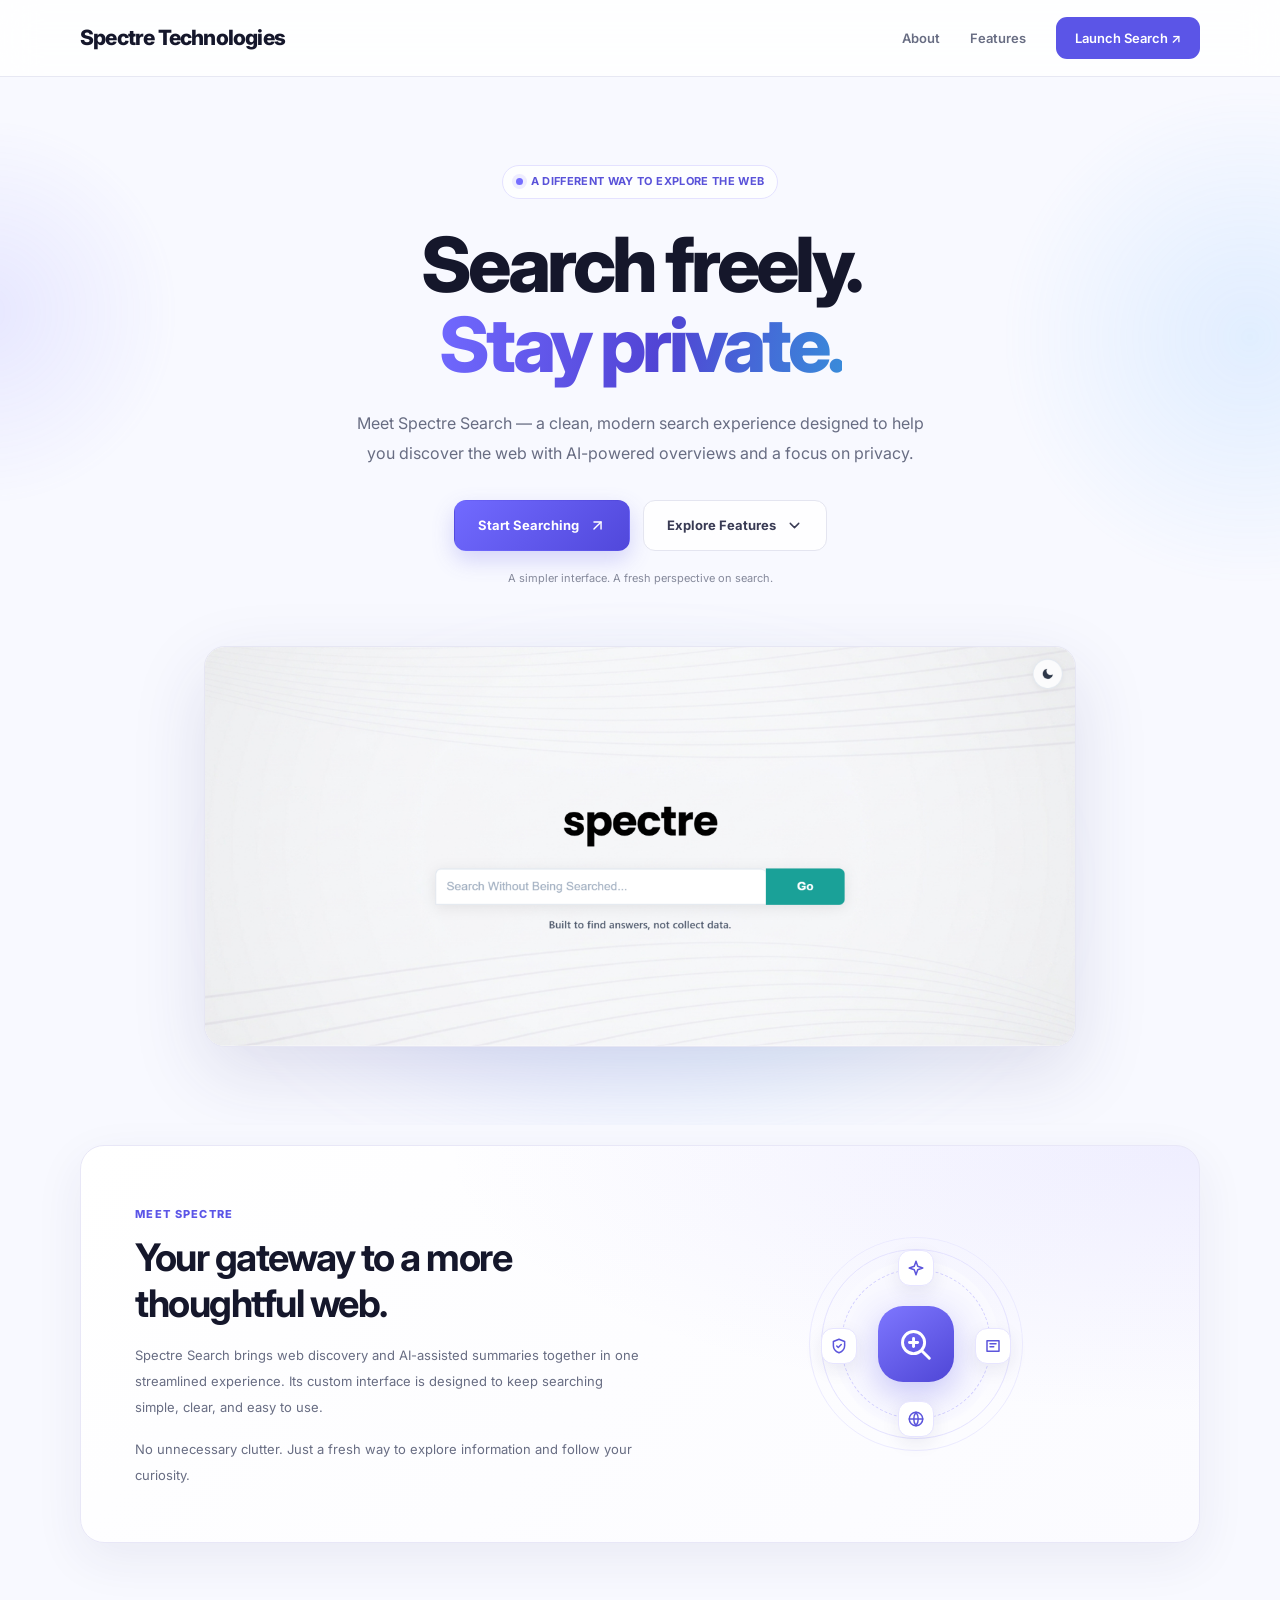
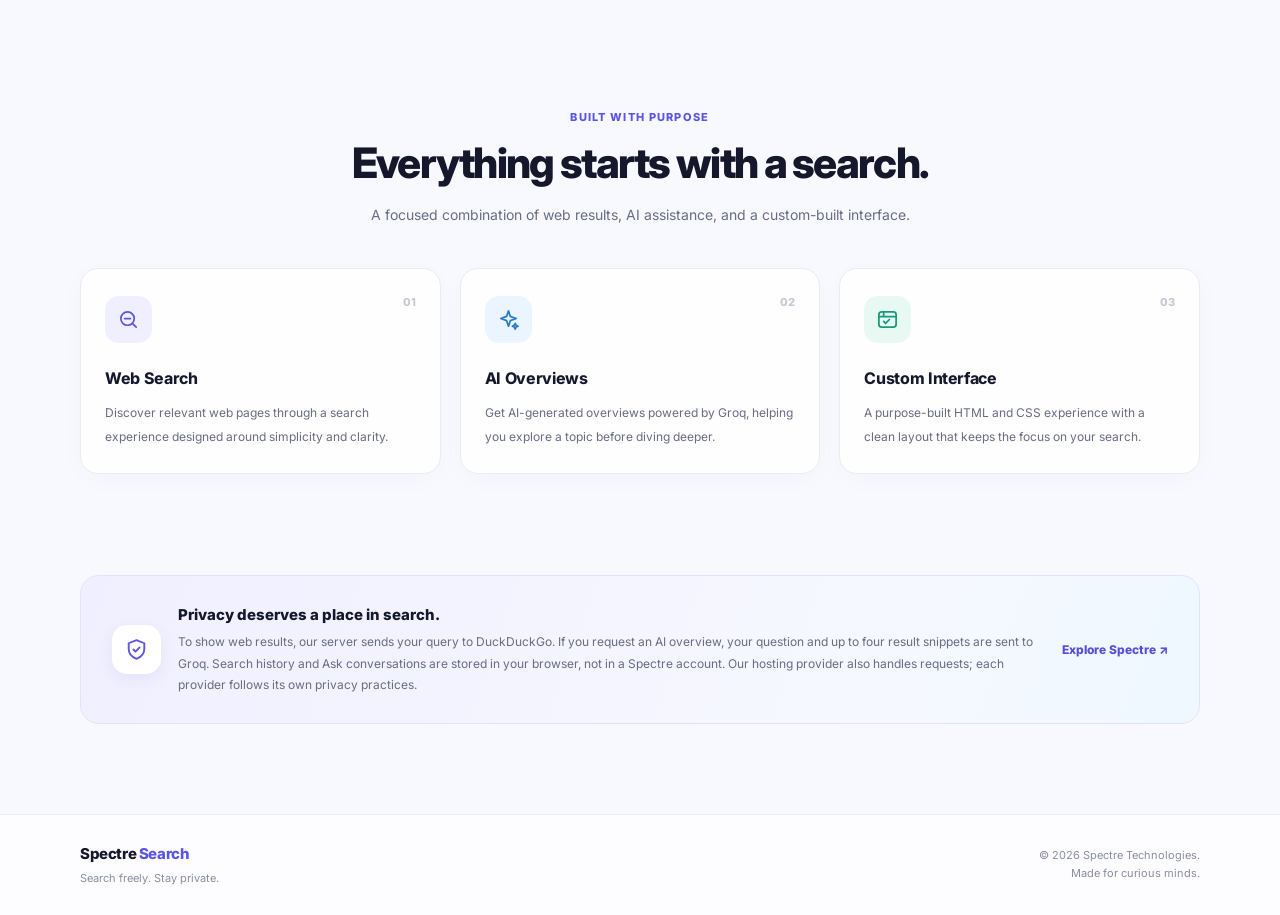
==== commit 6591ab9d: "Improve privacy disclosures and request safety Co-authored-by: Copilot <223556219+Copilot@users.nore" ====
--- a/index.html
+++ b/index.html
@@ -1116,9 +1116,12 @@
             <div>
               <h3>Privacy deserves a place in search.</h3>
               <p>
-                Spectre is built around a privacy-focused approach.
-                Check the search service's current privacy practices
-                for details on data handling.
+                To show web results, our server sends your query to DuckDuckGo.
+                If you request an AI overview, your question and up to four
+                result snippets are sent to Groq. Search history and Ask
+                conversations are stored in your browser, not in a Spectre
+                account. Our hosting provider also handles requests; each
+                provider follows its own privacy practices.
               </p>
             </div>
           </div>
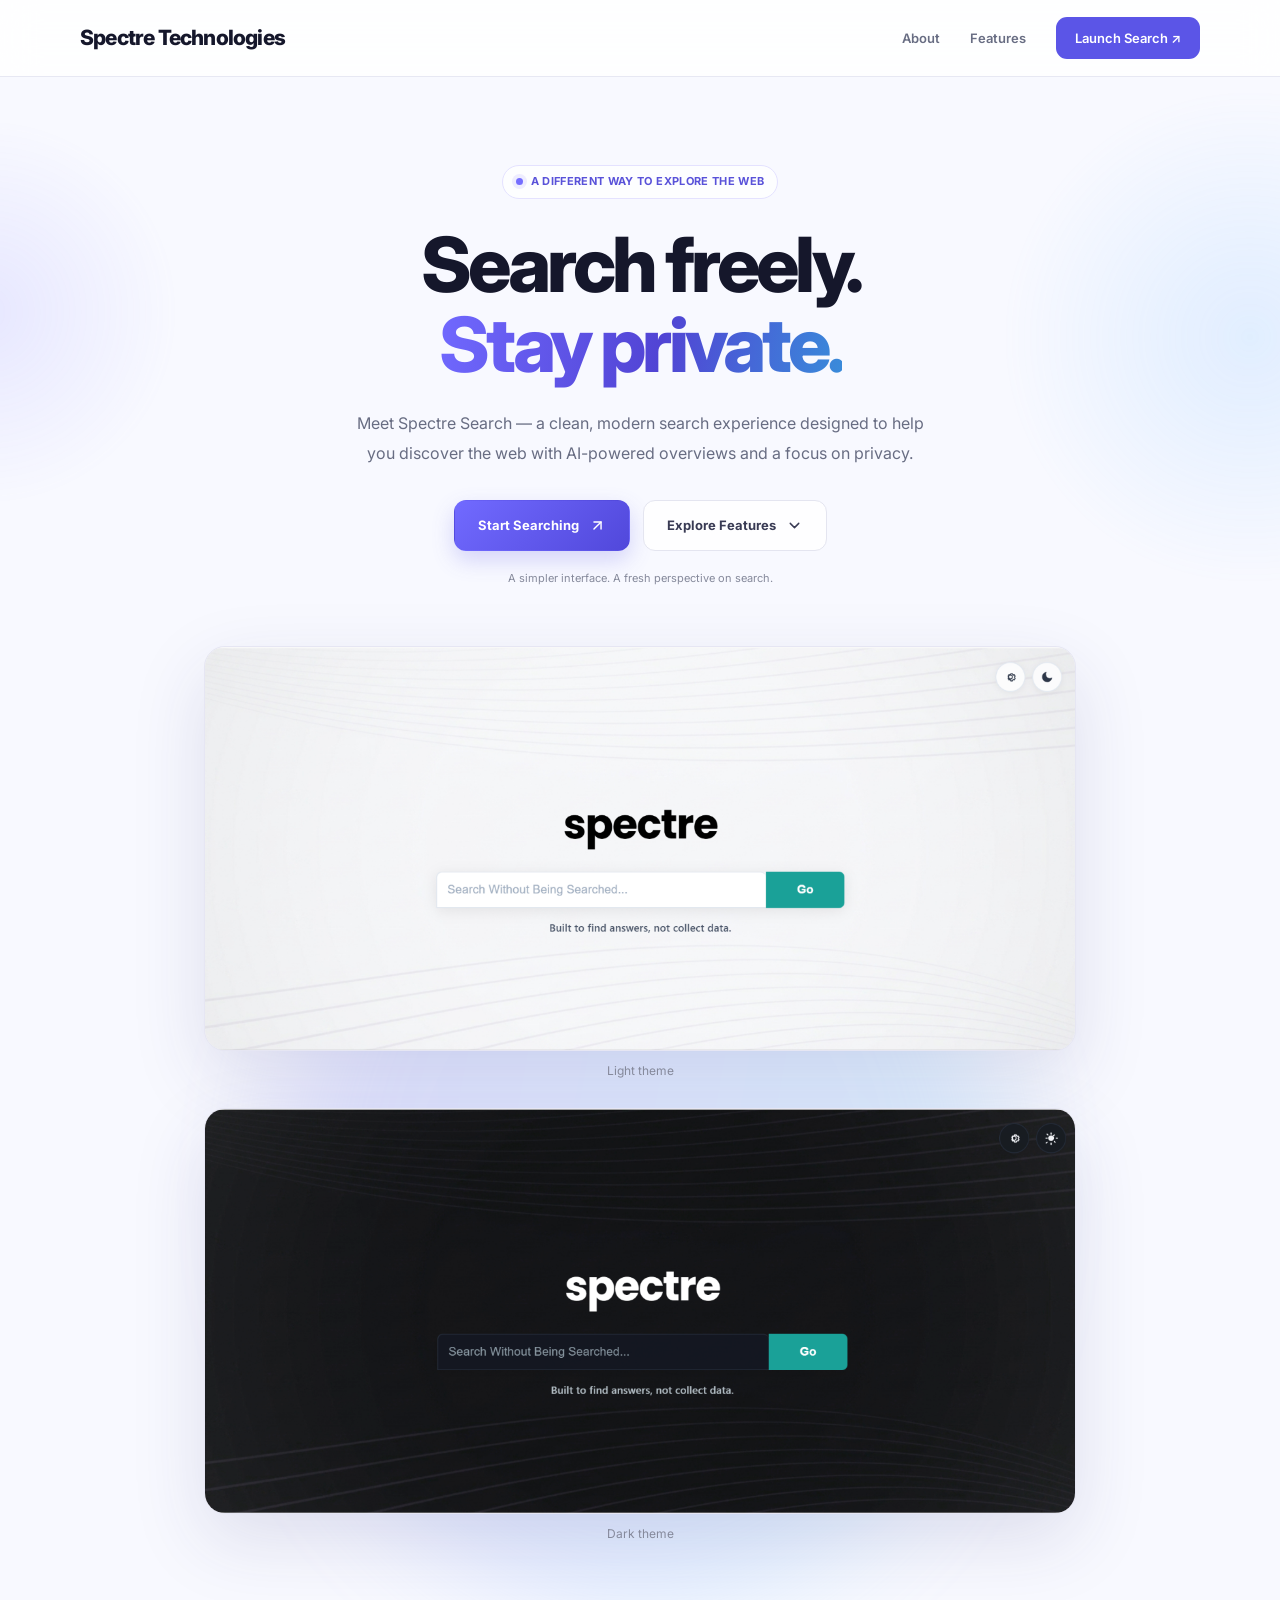
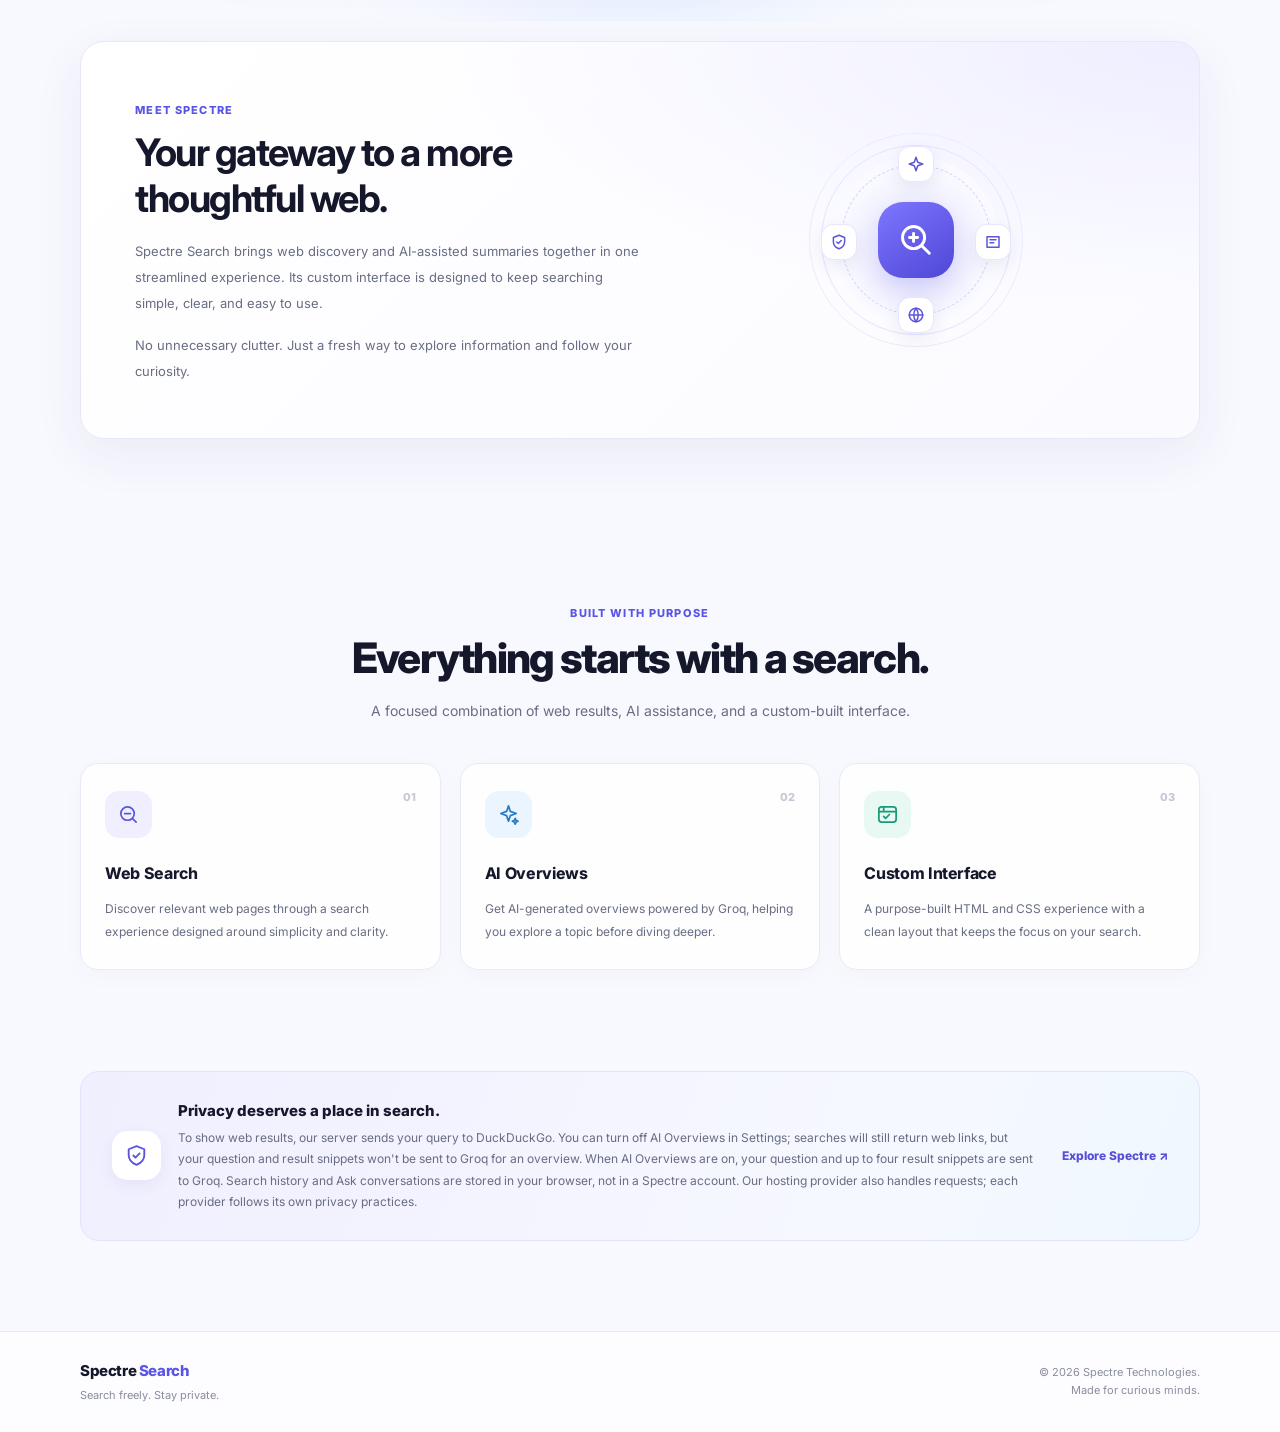
==== commit d2905e07: "Show light and dark search previews Document the AI overview opt-out in the marketing page and READM" ====
--- a/index.html
+++ b/index.html
@@ -278,7 +278,7 @@
       color: #85899b;
     }
 
-    /* Actual Spectre Search screenshot */
+    /* Search interface previews */
 
     .preview-wrap {
       position: relative;
@@ -306,6 +306,21 @@
       background: #fff;
       box-shadow: 0 26px 75px rgba(48, 46, 113, 0.13);
       transition: transform 0.35s ease, box-shadow 0.35s ease;
+    }
+
+    .preview-shot {
+      margin: 0 0 28px;
+    }
+
+    .preview-shot:last-child {
+      margin-bottom: 0;
+    }
+
+    .preview-caption {
+      margin-top: 10px;
+      color: #85899b;
+      font-size: 12px;
+      text-align: center;
     }
 
     .search-screenshot:hover {
@@ -935,17 +950,30 @@
           </p>
         </div>
 
-        <!-- Your actual Spectre Search screenshot -->
+        <!-- Spectre Search theme previews -->
         <div class="preview-wrap">
           <div class="preview-glow"></div>
 
-          <img
-            class="search-screenshot"
-            src="/static/images/spectre-search-img.png"
-            alt="Screenshot of the Spectre Search engine interface"
-            loading="eager"
-            fetchpriority="high"
-          >
+          <figure class="preview-shot">
+            <img
+              class="search-screenshot"
+              src="static/images/spectre-search-img.png"
+              alt="Spectre Search homepage in light theme"
+              loading="eager"
+              fetchpriority="high"
+            >
+            <figcaption class="preview-caption">Light theme</figcaption>
+          </figure>
+
+          <figure class="preview-shot">
+            <img
+              class="search-screenshot"
+              src="static/images/spectre-search-img-dark.png"
+              alt="Spectre Search homepage in dark theme"
+              loading="lazy"
+            >
+            <figcaption class="preview-caption">Dark theme</figcaption>
+          </figure>
         </div>
       </div>
     </section>
@@ -1117,11 +1145,14 @@
               <h3>Privacy deserves a place in search.</h3>
               <p>
                 To show web results, our server sends your query to DuckDuckGo.
-                If you request an AI overview, your question and up to four
-                result snippets are sent to Groq. Search history and Ask
-                conversations are stored in your browser, not in a Spectre
-                account. Our hosting provider also handles requests; each
-                provider follows its own privacy practices.
+                You can turn off AI Overviews in Settings; searches will still
+                return web links, but your question and result snippets won't
+                be sent to Groq for an overview. When AI Overviews are on, your
+                question and up to four result snippets are sent to Groq.
+                Search history and Ask conversations are stored in your
+                browser, not in a Spectre account. Our hosting provider also
+                handles requests; each provider follows its own privacy
+                practices.
               </p>
             </div>
           </div>
